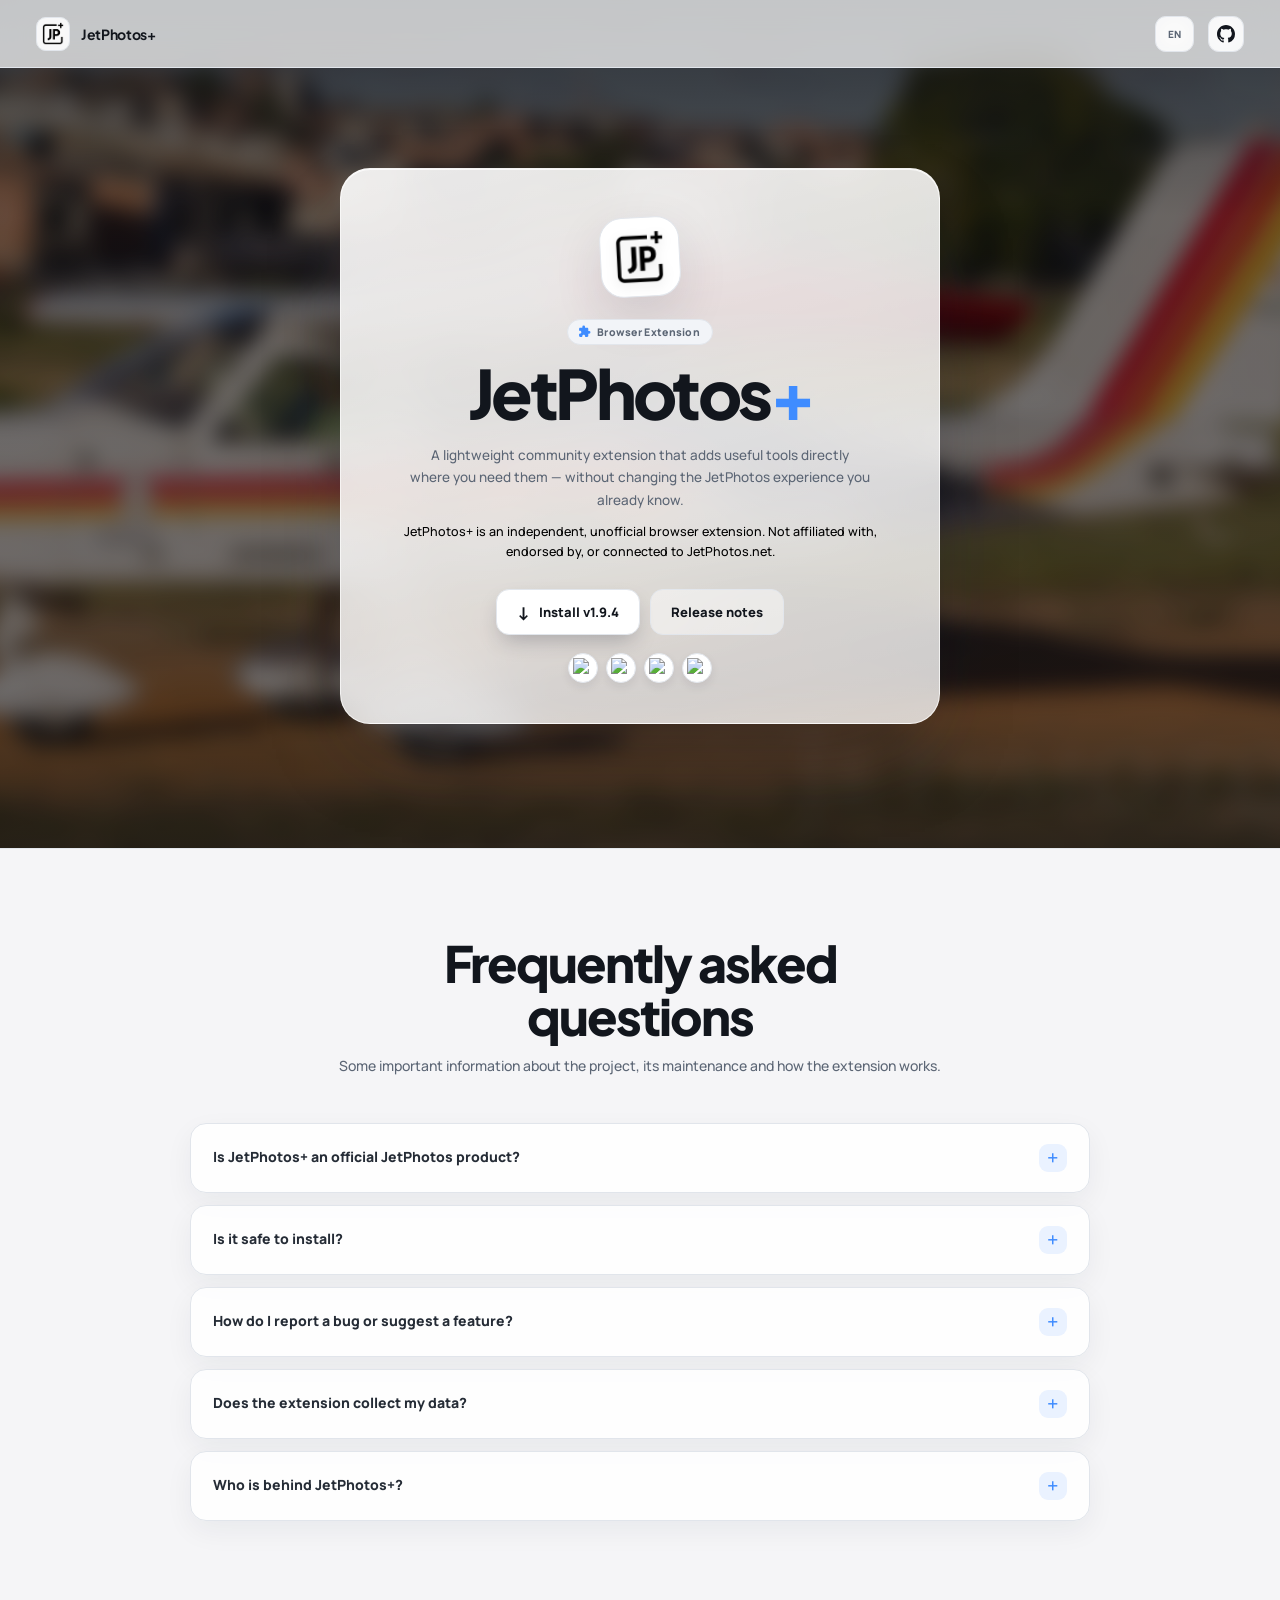
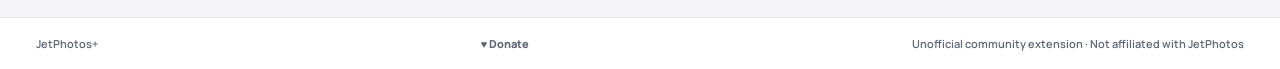
==== docs/index.html @ 1271a6f5 "Site r2: donate page (PayPal + Pix with toast) Co-authored-by: arena-agent <297053741+arena-agent@us" ====
<!doctype html>
<html lang="en">
<head>
  <!-- Basic Meta -->
  <meta charset="UTF-8">
  <meta name="viewport" content="width=device-width, initial-scale=1">
  <meta name="description" content="JetPhotos+ is a free, unofficial browser extension that adds useful tools directly to JetPhotos.net — install for Chrome, Edge, Brave and Opera.">
  <meta name="keywords" content="JetPhotos, JetPhotos+, browser extension, aviation, plane spotting, aircraft spotting, aviation photography, Chrome extension, Edge extension, Brave extension, Opera extension">
  <meta name="author" content="samuelffer">
  <meta name="robots" content="index, follow">
  <link rel="canonical" href="https://samuelffer.github.io/jetphotosplus/">

  <!-- Open Graph -->
  <meta property="og:type" content="website">
  <meta property="og:title" content="JetPhotos+ — Browser Extension">
  <meta property="og:description" content="A lightweight community extension that adds useful tools directly to JetPhotos.">
  <meta property="og:image" content="https://samuelffer.github.io/jetphotosplus/assets/og-image.png">
  <meta property="og:url" content="https://samuelffer.github.io/jetphotosplus/">
  <meta property="og:site_name" content="JetPhotos+">
  <meta property="og:locale" content="pt_BR">
  <meta property="og:locale:alternate" content="en_US">

  <!-- Twitter Card -->
  <meta name="twitter:card" content="summary_large_image">
  <meta name="twitter:title" content="JetPhotos+ — Browser Extension">
  <meta name="twitter:description" content="A lightweight community extension that adds useful tools directly to JetPhotos.">
  <meta name="twitter:image" content="https://samuelffer.github.io/jetphotosplus/assets/og-image.png">

  <!-- Favicon -->
  <link rel="icon" type="image/png" sizes="32x32" href="assets/favicon-32x32.png">
  <link rel="icon" type="image/png" sizes="16x16" href="assets/favicon-16x16.png">
  <link rel="apple-touch-icon" sizes="180x180" href="assets/apple-touch-icon.png">
  <link rel="manifest" href="assets/site.webmanifest">

  <title>JetPhotos+</title>
  <link rel="preconnect" href="https://fonts.googleapis.com">
  <link rel="preconnect" href="https://fonts.gstatic.com" crossorigin>
  <link href="https://fonts.googleapis.com/css2?family=Manrope:wght@400;500;600;700;800&family=Plus+Jakarta+Sans:wght@400;500;600;700;800&display=swap" rel="stylesheet">
  <link rel="stylesheet" href="style.css">
</head>
<body>
  <div class="photo-background" aria-hidden="true">
    <div class="photo-layer photo-layer-a"></div>
    <div class="photo-layer photo-layer-b"></div>
    <div class="photo-overlay"></div>
  </div>
  <header class="topbar">
    <a class="brand" href="#" aria-label="JetPhotos+ home" data-i18n-attr="aria-label:brandHome">
      <span class="brand-mark"><img src="assets/jetphotosplus-logo.png" alt=""></span>
      <span>JetPhotos+</span>
    </a>
    <div class="top-actions">
      <div class="language-switcher">
        <button type="button" class="language-toggle" id="languageToggle" aria-label="Switch language" title="Switch language">EN</button>
      </div>
      <a class="github-link" href="https://github.com/samuelffer/jetphotosplus" target="_blank" rel="noreferrer" aria-label="View on GitHub" title="View on GitHub" data-i18n-attr="aria-label:githubView|title:githubView">
        <svg viewBox="0 0 16 16" width="18" height="18" fill="currentColor" aria-hidden="true"><path d="M8 0C3.58 0 0 3.58 0 8c0 3.54 2.29 6.53 5.47 7.59.4.07.55-.17.55-.38 0-.19-.01-.82-.01-1.49-2.01.37-2.53-.49-2.69-.94-.09-.23-.48-.94-.82-1.13-.28-.15-.68-.52-.01-.53.63-.01 1.08.58 1.23.82.72 1.21 1.87.87 2.33.66.07-.52.28-.87.51-1.07-1.78-.2-3.64-.89-3.64-3.95 0-.87.31-1.59.82-2.15-.08-.2-.36-1.02.08-2.12 0 0 .67-.21 2.2.82.64-.18 1.32-.27 2-.27.68 0 1.36.09 2 .27 1.53-1.04 2.2-.82 2.2-.82.44 1.1.16 1.92.08 2.12.51.56.82 1.27.82 2.15 0 3.07-1.87 3.75-3.65 3.95.29.25.54.73.54 1.48 0 1.07-.01 1.93-.01 2.2 0 .21.15.46.55.38A8.01 8.01 0 0 0 16 8c0-4.42-3.58-8-8-8Z"></path></svg>
      </a>
    </div>
  </header>

  <main class="app-shell">
    <section class="hero" aria-labelledby="title">
      <div class="hero-mark"><img src="assets/jetphotosplus-logo.png" alt="JetPhotos+ logo"></div>
      <div class="ext-badge">
        <svg viewBox="0 0 24 24" width="13" height="13" fill="currentColor" aria-hidden="true"><path d="M20.5 11H19V7c0-1.1-.9-2-2-2h-4V3.5a2.5 2.5 0 0 0-5 0V5H4c-1.1 0-1.99.9-1.99 2v3.8H3.5c1.49 0 2.7 1.21 2.7 2.7s-1.21 2.7-2.7 2.7H2V20c0 1.1.9 2 2 2h3.8v-1.5c0-1.49 1.21-2.7 2.7-2.7 1.49 0 2.7 1.21 2.7 2.7V22H17c1.1 0 2-.9 2-2v-4h1.5a2.5 2.5 0 0 0 0-5Z"></path></svg>
        <span data-i18n="browserExtension">Browser Extension</span>
      </div>
      <h1 id="title">JetPhotos<span>+</span></h1>
      <p class="description" data-i18n="heroDescription">A lightweight community extension that adds useful tools directly where you need them — without changing the JetPhotos experience you already know.</p>
      <p class="hero-disclaimer" data-i18n="heroDisclaimer">JetPhotos+ is an independent, unofficial browser extension. Not affiliated with, endorsed by, or connected to JetPhotos.net.</p>

      <div class="actions">
        <a class="download" id="downloadButton" href="https://github.com/samuelffer/jetphotosplus/releases/latest" target="_blank" rel="noreferrer">
          <span class="download-icon">↓</span>
          <span id="downloadLabel" data-i18n="installButton">Install v1.9.4</span>
        </a>
        <button class="release-button" id="openReleases" data-i18n="releaseNotesButton">Release notes</button>
      </div>

      <!-- BROWSER ICON LINKS: paste/replace the image URLs below whenever you want -->
<script>
const BROWSER_ICON_URLS = {
  chrome: "https://upload.wikimedia.org/wikipedia/commons/e/e1/Google_Chrome_icon_%28February_2022%29.svg",
  edge: "https://upload.wikimedia.org/wikipedia/commons/thumb/9/98/Microsoft_Edge_logo_%282019%29.svg/960px-Microsoft_Edge_logo_%282019%29.svg.png?utm_source=commons.wikimedia.org&utm_campaign=index&utm_content=thumbnail&_=20220108180202",
  brave: "https://www.svgrepo.com/show/378778/brave.svg",
  opera: "https://upload.wikimedia.org/wikipedia/commons/thumb/4/49/Opera_2015_icon.svg/960px-Opera_2015_icon.svg.png?utm_source=commons.wikimedia.org&utm_campaign=index&utm_content=thumbnail&_=20210325220019"
};
</script>
<div class="browser-row" aria-label="Supported browsers" data-i18n-attr="aria-label:supportedBrowsers">
  <span class="browser-badge" title="Google Chrome"><img id="icon-chrome" src="" alt="Google Chrome" width="20" height="20"></span>
  <span class="browser-badge" title="Microsoft Edge"><img id="icon-edge" src="" alt="Microsoft Edge" width="20" height="20"></span>
  <span class="browser-badge" title="Brave"><img id="icon-brave" src="" alt="Brave" width="20" height="20"></span>
  <span class="browser-badge" title="Opera"><img id="icon-opera" src="" alt="Opera" width="20" height="20"></span>
</div>
<script>
Object.entries(BROWSER_ICON_URLS).forEach(([name, url]) => {
  document.getElementById(`icon-${name}`).src = url;
});
</script>

    </section>
  </main>

  <section class="faq" aria-labelledby="faq-title">
    <div class="faq-inner">
      <div class="faq-heading">
        <h2 id="faq-title" data-i18n="faqTitle">Frequently asked questions</h2>
        <p data-i18n="faqDescription">Some important information about the project, its maintenance and how the extension works.</p>
      </div>

      <div class="faq-list">
        <details class="faq-item">
          <summary><span data-i18n="faq1Question">Is JetPhotos+ an official JetPhotos product?</span><span class="faq-icon" aria-hidden="true">+</span></summary>
          <div class="faq-answer"><p data-i18n="faq1Answer">No. JetPhotos+ is an independent, community-created project and has no affiliation with, sponsorship from, or endorsement by JetPhotos.net.</p></div>
        </details>

        <details class="faq-item">
          <summary><span data-i18n="faq2Question">Is it safe to install?</span><span class="faq-icon" aria-hidden="true">+</span></summary>
          <div class="faq-answer"><p data-i18n="faq2Answer">The project source code is open and publicly available on GitHub, allowing anyone to inspect and audit it before installing.</p></div>
        </details>

        <details class="faq-item">
          <summary><span data-i18n="faq4Question">How do I report a bug or suggest a feature?</span><span class="faq-icon" aria-hidden="true">+</span></summary>
          <div class="faq-answer"><p data-i18n-html="faq4Answer">Você pode abrir uma sugestão ou relatar um problema na aba <a href="https://github.com/samuelffer/jetphotosplus/issues" target="_blank" rel="noreferrer">Issues do repositório no GitHub</a>.</p></div>
        </details>

        <details class="faq-item">
          <summary><span data-i18n="faq5Question">Does the extension collect my data?</span><span class="faq-icon" aria-hidden="true">+</span></summary>
          <div class="faq-answer"><p data-i18n="faq5Answer">JetPhotos+ does not send your personal data to its own or third-party servers. Preferences and history needed for some features are stored locally in your browser, and the extension accesses JetPhotos pages only when necessary to provide its features.</p></div>
        </details>

        <details class="faq-item">
          <summary><span data-i18n="faq6Question">Who is behind JetPhotos+?</span><span class="faq-icon" aria-hidden="true">+</span></summary>
          <div class="faq-answer"><p data-i18n="faq6Answer">JetPhotos+ is developed and maintained by Samuel Ferreira. The project is supported by the Amigos do JetPhotos community, who contribute ideas and help test the extension.</p></div>
        </details>
      </div>
    </div>
  </section>

  <footer>
    <span>JetPhotos+</span>
    <a class="donate-link" href="doar.html">♥ <span data-i18n="donateLink">Donate</span></a>
    <span data-i18n="footerDisclaimer">Unofficial community extension · Not affiliated with JetPhotos</span>
  </footer>

  <dialog id="releasesDialog" class="release-dialog">
    <div class="dialog-head">
      <div>
        <p class="eyebrow" data-i18n="releaseNotesEyebrow">RELEASE NOTES</p>
        <h2 id="releaseVersion">v1.9.4</h2>
      </div>
      <button id="closeReleases" class="close" aria-label="Close" data-i18n-attr="aria-label:close">×</button>
    </div>
    <p class="release-date" id="releaseDate" data-i18n="currentRelease">Current release</p>
    <ul id="releaseNotes">
      <li data-i18n="releaseFallback1">Fixed already-liked photo detection, which was showing every photo as missing.</li>
      <li data-i18n="releaseFallback2">Fixed the flash of the light theme when navigating pages with site dark mode enabled.</li>
      <li data-i18n="releaseFallback3">Fixed several low-contrast text and icon colors in site dark mode.</li>
      <li data-i18n="releaseFallback4">General stability improvements.</li>
    </ul>
    <a class="github-release" id="releaseLink" href="https://github.com/samuelffer/jetphotosplus/releases/latest" target="_blank" rel="noreferrer" data-i18n="viewRelease">View release on GitHub ↗</a>
  </dialog>




<script>
// ===== I18N SYSTEM =====
(() => {
  const STORAGE_KEY = 'jetphotosplus_lang';

  const translations = {
    en: {
      brandHome: 'JetPhotos+ home',
      githubView: 'View on GitHub',
      browserExtension: 'Browser Extension',
      heroDescription: 'A lightweight community extension that adds useful tools directly where you need them — without changing the JetPhotos experience you already know.',
      heroDisclaimer: 'JetPhotos+ is an independent, unofficial browser extension. Not affiliated with, endorsed by, or connected to JetPhotos.net.',
      installButton: 'Install v1.9.4',
      releaseNotesButton: 'Release notes',
      supportedBrowsers: 'Supported browsers',
      comingSoonText: 'More features are on the way — this project is constantly evolving.',
      faqTitle: 'Frequently asked questions',
      faqDescription: 'Some important information about the project, its maintenance and how the extension works.',
      faq1Question: 'Is JetPhotos+ an official JetPhotos product?',
      faq1Answer: 'No. JetPhotos+ is an independent, community-created project and has no affiliation with, sponsorship from, or endorsement by JetPhotos.net.',
      faq2Question: 'Is it safe to install?',
      faq2Answer: 'The project source code is open and publicly available on GitHub, allowing anyone to inspect and audit it before installing.',
      faq4Question: 'How do I report a bug or suggest a feature?',
      faq4Answer: 'You can open a suggestion or report a problem in the <a href="https://github.com/samuelffer/jetphotosplus/issues" target="_blank" rel="noreferrer">Issues section of the GitHub repository</a>.',
      faq5Question: 'Does the extension collect my data?',
      faq5Answer: 'JetPhotos+ does not send your personal data to its own or third-party servers. Preferences and history needed for some features are stored locally in your browser, and the extension accesses JetPhotos pages only when necessary to provide its features.',
      faq6Question: 'Who is behind JetPhotos+?',
      faq6Answer: 'JetPhotos+ is developed and maintained by Samuel Ferreira. The project is supported by the Amigos do JetPhotos community, who contribute ideas and help test the extension.',
      footerDisclaimer: 'Unofficial community extension · Not affiliated with JetPhotos',
      releaseNotesEyebrow: 'RELEASE NOTES',
      close: 'Close',
      currentRelease: 'Current release',
      viewRelease: 'View release on GitHub ↗',
      stable: 'STABLE',
      beta: 'BETA',
      currentReleaseFallback: 'Current release',
      releaseFallback1: 'Fixed already-liked photo detection, which was showing every photo as missing.',
      releaseFallback2: 'Fixed the flash of the light theme when navigating pages with site dark mode enabled.',
      releaseFallback3: 'Fixed several low-contrast text and icon colors in site dark mode.',
      releaseFallback4: 'General stability improvements.'
    },
    pt: {
      brandHome: 'Página inicial do JetPhotos+',
      githubView: 'Ver no GitHub',
      browserExtension: 'Extensão para navegador',
      heroDescription: 'Uma extensão leve e feita pela comunidade que adiciona ferramentas úteis exatamente onde você precisa — sem mudar a experiência do JetPhotos que você já conhece.',
      heroDisclaimer: 'JetPhotos+ é uma extensão de navegador independente e não oficial. Não possui afiliação, endosso ou vínculo com o JetPhotos.net.',
      installButton: 'Instalar v1.9.4',
      releaseNotesButton: 'Notas da versão',
      supportedBrowsers: 'Navegadores compatíveis',
      comingSoonText: 'Mais funcionalidades estão a caminho — este projeto está em constante evolução.',
      faqTitle: 'Perguntas frequentes',
      faqDescription: 'Algumas informações importantes sobre o projeto, sua manutenção e como a extensão funciona.',
      faq1Question: 'O JetPhotos+ é oficial do JetPhotos?',
      faq1Answer: 'Não. O JetPhotos+ é um projeto independente, criado pela comunidade, e não possui vínculo, patrocínio ou endosso da JetPhotos.net.',
      faq2Question: 'É seguro instalar?',
      faq2Answer: 'O código do projeto é aberto e está disponível publicamente no GitHub, permitindo que qualquer pessoa o inspecione e audite antes de instalar.',
      faq4Question: 'Como reporto um bug ou sugiro uma funcionalidade?',
      faq4Answer: 'Você pode abrir uma sugestão ou relatar um problema na aba <a href="https://github.com/samuelffer/jetphotosplus/issues" target="_blank" rel="noreferrer">Issues do repositório no GitHub</a>.',
      faq5Question: 'A extensão coleta meus dados?',
      faq5Answer: 'O JetPhotos+ não envia seus dados pessoais para servidores próprios ou de terceiros. As preferências e o histórico necessários para algumas funcionalidades são armazenados localmente no navegador, e a extensão acessa páginas do JetPhotos apenas quando isso é necessário para fornecer seus recursos.',
      faq6Question: 'Quem está por trás do JetPhotos+?',
      faq6Answer: 'JetPhotos+ é desenvolvido e mantido por Samuel Ferreira. O projeto conta com o apoio da comunidade Amigos do JetPhotos, que contribui com ideias e ajuda a testar a extensão no dia a dia.',
      footerDisclaimer: 'Extensão comunitária não oficial · Não afiliada ao JetPhotos',
      releaseNotesEyebrow: 'NOTAS DA VERSÃO',
      close: 'Fechar',
      currentRelease: 'Versão atual',
      viewRelease: 'Ver versão no GitHub ↗',
      stable: 'ESTÁVEL',
      beta: 'BETA',
      currentReleaseFallback: 'Versão atual',
      releaseFallback1: 'Corrigida a detecção de fotos já curtidas, que mostrava tudo como faltando.',
      releaseFallback2: 'Corrigido o flash do tema claro ao trocar de página com o modo escuro ligado.',
      releaseFallback3: 'Corrigidos vários textos e ícones com baixo contraste no modo escuro do site.',
      releaseFallback4: 'Melhorias gerais de estabilidade.'
    }
  };

  function getBrowserLanguage() {
    const languages = Array.isArray(navigator.languages) && navigator.languages.length
      ? navigator.languages
      : [navigator.language || 'en'];
    return languages.some(lang => String(lang).toLowerCase().startsWith('pt')) ? 'pt' : 'en';
  }

  function getSavedLanguage() {
    try {
      const saved = localStorage.getItem(STORAGE_KEY);
      return saved === 'pt' || saved === 'en' ? saved : null;
    } catch (error) {
      console.warn('JetPhotos+ i18n: unable to read saved language preference.', error);
      return null;
    }
  }

  function getInitialLanguage() {
    return getSavedLanguage() || getBrowserLanguage();
  }

  function saveLanguagePreference(lang) {
    try {
      localStorage.setItem(STORAGE_KEY, lang);
      return localStorage.getItem(STORAGE_KEY) === lang;
    } catch (error) {
      console.warn('JetPhotos+ i18n: unable to save language preference.', error);
      return false;
    }
  }

  function applyLanguage(lang, persist = false) {
    const active = translations[lang] ? lang : 'en';

    document.documentElement.lang = active === 'pt' ? 'pt-BR' : 'en';
    document.querySelectorAll('[data-i18n]').forEach(element => {
      const key = element.dataset.i18n;
      if (translations[active][key] !== undefined) element.textContent = translations[active][key];
    });
    document.querySelectorAll('[data-i18n-html]').forEach(element => {
      const key = element.dataset.i18nHtml;
      if (translations[active][key] !== undefined) element.innerHTML = translations[active][key];
    });
    document.querySelectorAll('[data-i18n-attr]').forEach(element => {
      element.dataset.i18nAttr.split('|').forEach(pair => {
        const [attribute, key] = pair.split(':');
        if (attribute && key && translations[active][key] !== undefined) {
          element.setAttribute(attribute, translations[active][key]);
        }
      });
    });

    const languageToggle = document.getElementById('languageToggle');
    if (languageToggle) {
      languageToggle.style.opacity = '0.35';
      languageToggle.textContent = active === 'pt' ? 'PT' : 'EN';
      languageToggle.setAttribute('aria-label', active === 'pt' ? 'Switch to English' : 'Mudar para português');
      languageToggle.setAttribute('title', active === 'pt' ? 'Switch to English' : 'Mudar para português');
      requestAnimationFrame(() => { languageToggle.style.opacity = '1'; });
    }

    document.title = 'JetPhotos+';
    const description = document.querySelector('meta[name="description"]');
    if (description) {
      description.content = active === 'pt'
        ? 'JetPhotos+ — ferramentas simples que tornam o JetPhotos melhor de usar.'
        : 'JetPhotos+ — small tools that make JetPhotos better to use.';
    }

    window.JPP_LANG = active;
    window.JPP_TRANSLATIONS = translations;

    if (persist) {
      const saved = saveLanguagePreference(active);
      if (!saved) console.warn('JetPhotos+ i18n: language preference could not be persisted.');
    }

    window.dispatchEvent(new CustomEvent('jpp:languagechange', { detail: { lang: active } }));
  }

  const languageToggle = document.getElementById('languageToggle');
  if (languageToggle) {
    languageToggle.addEventListener('click', () => {
      const nextLanguage = window.JPP_LANG === 'pt' ? 'en' : 'pt';
      applyLanguage(nextLanguage, true);
    });
  }

  // The script is placed after the page markup, so the DOM is already available.
  // A saved manual preference always wins; browser detection is only the fallback.
  applyLanguage(getInitialLanguage(), false);
})();
</script>

<script>
(() => {
  const reducedMotion = window.matchMedia('(prefers-reduced-motion: reduce)');
  const sections = document.querySelectorAll('.faq');

  if (reducedMotion.matches || !('IntersectionObserver' in window)) {
    sections.forEach(section => section.classList.add('visible'));
    return;
  }

  const observer = new IntersectionObserver((entries, currentObserver) => {
    entries.forEach(entry => {
      if (!entry.isIntersecting) return;
      entry.target.classList.add('visible');
      currentObserver.unobserve(entry.target);
    });
  }, { threshold: 0.12, rootMargin: '0px 0px -6% 0px' });

  sections.forEach(section => observer.observe(section));
})();
</script>

<script src="assets/photos.js"></script>
<script>
const photoLayers = [
  document.querySelector('.photo-layer-a'),
  document.querySelector('.photo-layer-b')
];

function initPhotoBackground() {
  const photos = Array.isArray(window.JPP_PHOTOS) ? window.JPP_PHOTOS : [];
  if (!photos.length) return;

  let deck = [];
  let activeLayer = 0;
  let previous = null;

  function refillDeck() {
    deck = [...photos];
    for (let i = deck.length - 1; i > 0; i--) {
      const j = Math.floor(Math.random() * (i + 1));
      [deck[i], deck[j]] = [deck[j], deck[i]];
    }
    if (deck.length > 1 && deck[0] === previous) [deck[0], deck[1]] = [deck[1], deck[0]];
  }

  function nextPhoto() {
    if (!deck.length) refillDeck();
    const photo = deck.shift();
    if (!photo) return;
    previous = photo;
    const nextLayer = 1 - activeLayer;
    const layer = photoLayers[nextLayer];
    layer.style.backgroundImage = `url("${encodeURI(photo)}")`;
    layer.classList.add('is-visible');
    photoLayers[activeLayer].classList.remove('is-visible');
    activeLayer = nextLayer;
  }

  photoLayers[activeLayer].style.backgroundImage = `url("${encodeURI(photos[0])}")`;
  previous = photos[0];
  photoLayers[activeLayer].classList.add('is-visible');
  deck = photos.filter(photo => photo !== previous);

  const PHOTO_DURATION_MS = 8500;
  function scheduleNext() {
    setTimeout(() => {
      nextPhoto();
      scheduleNext();
    }, PHOTO_DURATION_MS);
  }
  scheduleNext();
}

initPhotoBackground();

const body = document.body;
const dialog = document.querySelector('#releasesDialog');
const openReleases = document.querySelector('#openReleases');
const closeReleases = document.querySelector('#closeReleases');

const RELEASE_API = 'https://api.github.com/repos/samuelffer/jetphotosplus/releases/latest';
const FALLBACK_RELEASE = 'https://github.com/samuelffer/jetphotosplus/releases/latest';

openReleases.addEventListener('click', () => {
  dialog.showModal();
});
closeReleases.addEventListener('click', () => closeDialog());
dialog.addEventListener('click', e => { if (e.target === dialog) closeDialog(); });
dialog.addEventListener('cancel', e => {
  e.preventDefault();
  closeDialog();
});

function closeDialog() {
  dialog.classList.add('is-closing');
  dialog.addEventListener('animationend', () => {
    dialog.classList.remove('is-closing');
    dialog.close();
  }, { once: true });
}

async function loadRelease() {
  const downloadButton = document.querySelector('#downloadButton');
  const downloadLabel = document.querySelector('#downloadLabel');
  const releaseStatus = document.querySelector('#releaseStatus');
  const releaseVersion = document.querySelector('#releaseVersion');
  const releaseDate = document.querySelector('#releaseDate');
  const releaseLink = document.querySelector('#releaseLink');
  const releaseNotes = document.querySelector('#releaseNotes');

  try {
    const response = await fetch(RELEASE_API, { headers: { Accept: 'application/vnd.github+json' } });
    if (!response.ok) throw new Error('Release not found');
    const release = await response.json();

    const version = release.tag_name || 'v1.9.4';
    const cleanVersion = version.replace(/^v/i, '');
    const asset = (release.assets || []).find(file => /\.zip$/i.test(file.name));
    const lang = window.JPP_LANG || 'en';
    const t = window.JPP_TRANSLATIONS?.[lang] || {};
    const published = release.published_at
      ? new Intl.DateTimeFormat(lang === 'pt' ? 'pt-BR' : 'en-US', { year: 'numeric', month: 'long', day: 'numeric' }).format(new Date(release.published_at))
      : (t.currentReleaseFallback || 'Current release');
    window.JPP_RELEASE_META = { release, cleanVersion, publishedAt: release.published_at };

    if (releaseStatus) releaseStatus.textContent = `${cleanVersion} · ${release.prerelease ? (t.beta || 'BETA') : (t.stable || 'STABLE')}`;
    releaseVersion.textContent = cleanVersion;
    releaseDate.textContent = published;
    releaseLink.href = release.html_url || FALLBACK_RELEASE;

    if (asset) {
      downloadButton.href = asset.browser_download_url;
      downloadButton.removeAttribute('target');
      downloadButton.removeAttribute('rel');
      downloadButton.setAttribute('download', asset.name);
      downloadLabel.textContent = `${t.installButton ? t.installButton.replace(/v?\d+\.\d+\.\d+/i, cleanVersion) : `Install ${cleanVersion}`}`;
    } else {
      downloadButton.href = release.html_url || FALLBACK_RELEASE;
      downloadButton.target = '_blank';
      downloadButton.rel = 'noreferrer';
      downloadLabel.textContent = `${t.installButton ? t.installButton.replace(/v?\d+\.\d+\.\d+/i, cleanVersion) : `Install ${cleanVersion}`}`;
    }

    if (typeof release.body === 'string' && release.body.trim()) {
      const items = release.body
        .split('\n')
        .map(line => line.replace(/^\s*[-*]\s+/, '').trim())
        .filter(Boolean)
        .slice(0, 8);
      if (items.length) {
        releaseNotes.innerHTML = items.map(item => `<li>${item.replace(/[<>]/g, '')}</li>`).join('');
      }
    }
  } catch (error) {
    // Keep the page usable even if GitHub's API is temporarily unavailable.
    downloadButton.href = FALLBACK_RELEASE;
    downloadButton.target = '_blank';
    downloadButton.rel = 'noreferrer';
  }
}

loadRelease();

window.addEventListener('jpp:languagechange', () => {
  const meta = window.JPP_RELEASE_META;
  if (!meta) return;
  const lang = window.JPP_LANG || 'en';
  const t = window.JPP_TRANSLATIONS?.[lang] || {};
  const release = meta.release;
  const releaseDate = document.querySelector('#releaseDate');
  const downloadLabel = document.querySelector('#downloadLabel');
  if (releaseDate) {
    releaseDate.textContent = release.published_at
      ? new Intl.DateTimeFormat(lang === 'pt' ? 'pt-BR' : 'en-US', { year: 'numeric', month: 'long', day: 'numeric' }).format(new Date(release.published_at))
      : (t.currentReleaseFallback || 'Current release');
  }
  if (downloadLabel) {
    downloadLabel.textContent = t.installButton
      ? t.installButton.replace(/v?\d+\.\d+\.\d+/i, meta.cleanVersion)
      : `Install ${meta.cleanVersion}`;
  }
});
</script>
</body>
</html>
---- docs/style.css ----
* { box-sizing: border-box; }

:root {
  --bg: #eef1f6;
  --surface: #ffffff;
  --surface-strong: #f2f4f8;
  --surface-hover: #e8ecf3;
  --text: #12161d;
  --muted: #5c6675;
  --border: #e2e6ec;
  --accent: #3f8cff;
  --accent-hover: #2f7bef;
  --accent-soft: #eaf2ff;
  --on-accent: #ffffff;
  --success: #2fae66;
  --dialog: #ffffff;
  --shadow: 0 18px 50px rgba(26, 39, 58, .12);
  --font-body: "Manrope", Arial, sans-serif;
  --font-heading: "Plus Jakarta Sans", sans-serif;
  --weight-body: 500;
  --weight-heading: 800;
}

html { scroll-behavior: smooth; }
html, body { width: 100%; min-height: 100%; }
body {
  margin: 0;
  min-height: 100vh;
  overflow-x: hidden;
  background: var(--bg);
  color: var(--text);
  font-family: var(--font-body);
  font-weight: var(--weight-body);
  display: flex;
  flex-direction: column;
}

a { color: inherit; text-decoration: none; }
button { font: inherit; }

.topbar {
  height: 68px;
  flex: 0 0 68px;
  padding: 0 36px;
  display: flex;
  align-items: center;
  justify-content: space-between;
  border-bottom: 1px solid var(--border);
  background: color-mix(in srgb, var(--bg) 86%, transparent);
  backdrop-filter: blur(12px);
}

.brand { display: flex; align-items: center; gap: 11px; font: 700 14px "Plus Jakarta Sans", sans-serif; letter-spacing: -.35px; }
.brand-mark {
  width: 34px; height: 34px;
  display: grid; place-items: center;
  border-radius: 10px;
  background: var(--surface-strong);
  border: 1px solid var(--border);
  overflow: hidden;
}
.brand-mark img { width: 23px; height: 23px; object-fit: contain; transition: transform .2s ease; }
.brand:hover .brand-mark img { transform: scale(1.08); }

.top-actions { display: flex; align-items: center; gap: 14px; color: var(--muted); font-size: 12px; font-weight: 700; }
.github-link {
  width: 36px; height: 36px;
  display: grid; place-items: center;
  border: 1px solid var(--border); border-radius: 11px;
  background: var(--surface); color: var(--text);
  transition: background .15s, transform .15s, border-color .15s, color .15s;
}
.github-link:hover { background: var(--surface-hover); border-color: color-mix(in srgb, var(--accent) 30%, var(--border)); color: var(--accent); transform: translateY(-1px); }

.app-shell { display: grid; place-items: center; min-height: calc(100vh - 120px); padding: 48px 0 72px; position: relative; }

/*
  The hero always sits on top of a rotating photo whose dominant colour is
  unpredictable (blue sky, orange sunset ramp, grey tarmac...). It's a single,
  self-contained light glass card so text stays legible no matter what photo
  is behind it - there's no separate light/dark mode to keep in sync.
*/
.hero {
  width: min(600px, calc(100% - 40px));
  text-align: center;
  position: relative;
  padding: 48px 44px 40px;
  border-radius: 30px;
  background: linear-gradient(165deg, rgba(255, 255, 255, .9), rgba(255, 255, 255, .78));
  border: 1px solid rgba(255, 255, 255, .7);
  box-shadow:
    0 40px 90px -30px rgba(20, 30, 50, .35),
    0 1px 0 rgba(255, 255, 255, .8) inset;
  backdrop-filter: blur(26px) saturate(160%);
  -webkit-backdrop-filter: blur(26px) saturate(160%);
}
.hero > * { position: relative; }

.hero-mark {
  width: 80px; height: 80px; margin: 0 auto 22px;
  display: grid; place-items: center;
  border-radius: 23px;
  background: var(--surface);
  border: 1px solid var(--border);
  box-shadow: var(--shadow);
  transform: rotate(-3deg);
}
.hero-mark img { width: 54px; height: 54px; object-fit: contain; filter: drop-shadow(0 4px 6px rgba(0,0,0,.1)); }

.ext-badge {
  display: inline-flex; align-items: center; gap: 6px;
  margin: 0 auto 14px;
  padding: 5px 12px 5px 10px;
  border: 1px solid var(--border); border-radius: 999px;
  background: var(--surface-strong);
  color: var(--muted);
  font-size: 10.5px; font-weight: 800; letter-spacing: .3px;
}
.ext-badge svg { color: var(--accent); flex: none; }

.eyebrow { margin: 0; color: var(--muted); font-size: 10px; font-weight: 800; letter-spacing: 1.35px; }
.hero h1 {
  margin: 0; color: var(--text);
  font: var(--weight-heading) clamp(44px, 7.4vw, 68px)/.98 var(--font-heading);
  letter-spacing: -3.6px;
}
.hero h1 span { color: var(--accent); }
.description { max-width: 460px; margin: 18px auto 0; color: var(--muted); font-size: 13.5px; line-height: 1.7; }

.actions { display: flex; justify-content: center; align-items: center; gap: 10px; margin-top: 28px; }
.download, .release-button {
  min-height: 46px; padding: 0 20px; border-radius: 13px;
  display: inline-flex; align-items: center; justify-content: center; gap: 9px;
  font-size: 13px; font-weight: 800; cursor: pointer;
  transition: transform .15s, background .15s, box-shadow .15s, border-color .15s;
}
.download {
  border: 1px solid var(--border);
  background: #ffffff;
  color: var(--text);
  box-shadow: 0 10px 22px -6px rgba(20, 30, 50, .28);
}
.download:hover { transform: translateY(-2px); box-shadow: 0 14px 28px -6px rgba(20, 30, 50, .34); border-color: color-mix(in srgb, var(--accent) 30%, var(--border)); }
.release-button {
  border: 1px solid var(--border);
  background: rgba(255,255,255,.5);
  color: var(--text);
}
.release-button:hover { background: rgba(255,255,255,.85); border-color: color-mix(in srgb, var(--accent) 28%, var(--border)); transform: translateY(-2px); }
.release-button:active { transform: translateY(0) scale(.96); }
.download-icon { font-size: 18px; line-height: 1; }

.browser-row { display: flex; justify-content: center; align-items: center; gap: 8px; margin-top: 18px; }
.browser-badge {
  width: 30px; height: 30px;
  display: grid; place-items: center;
  border-radius: 50%;
  background: var(--surface);
  border: 1px solid var(--border);
  box-shadow: 0 4px 10px rgba(20,30,50,.08);
  transition: transform .15s, box-shadow .15s;
}
.browser-badge:hover { transform: translateY(-2px); box-shadow: 0 8px 16px rgba(20,30,50,.14); }

.release-badge {
  display: inline-flex; align-items: center; gap: 8px; margin-top: 16px;
  padding: 6px 12px; border: 1px solid var(--border); border-radius: 999px;
  background: rgba(255,255,255,.55); color: var(--muted); font-size: 10px; font-weight: 700;
}
.status-dot { width: 7px; height: 7px; border-radius: 50%; background: var(--success); box-shadow: 0 0 0 3px color-mix(in srgb, var(--success) 20%, transparent); }

footer {
  height: 52px; flex: 0 0 52px;
  width: 100%; margin: 0;
  padding: 0 36px;
  border-top: 1px solid var(--border);
  display: flex; align-items: center; justify-content: space-between;
  color: var(--muted); font-size: 11px; font-weight: 600;
}

.release-dialog {
  width: min(470px, calc(100% - 32px));
  padding: 27px;
  border: 1px solid var(--border);
  border-radius: 22px;
  background: var(--dialog);
  color: var(--text);
  box-shadow: 0 24px 70px rgba(0,0,0,.25);
  animation: dialog-in .3s cubic-bezier(.2, .9, .3, 1.1);
}
.release-dialog.is-closing { animation: dialog-out .18s ease forwards; }
@keyframes dialog-in {
  from { opacity: 0; transform: translateY(16px) scale(.95); }
  to { opacity: 1; transform: translateY(0) scale(1); }
}
@keyframes dialog-out {
  from { opacity: 1; transform: translateY(0) scale(1); }
  to { opacity: 0; transform: translateY(10px) scale(.96); }
}
.release-dialog::backdrop {
  background: rgba(8,12,18,.44);
  backdrop-filter: blur(4px);
  animation: backdrop-in .3s ease;
}
@keyframes backdrop-in { from { opacity: 0; } to { opacity: 1; } }
@media (prefers-reduced-motion: reduce) {
  .release-dialog, .release-dialog.is-closing, .release-dialog::backdrop { animation: none; }
}
.dialog-head { display: flex; align-items: flex-start; justify-content: space-between; gap: 20px; }
.dialog-head h2 { margin: 6px 0 0; font: var(--weight-heading) 26px var(--font-heading); letter-spacing: -1px; }
.close { width: 34px; height: 34px; border: 1px solid var(--border); border-radius: 11px; background: var(--surface); color: var(--text); cursor: pointer; font-size: 20px; transition: background .15s, transform .15s; }
.close:hover { background: var(--surface-hover); transform: rotate(4deg); }
.release-date { margin: 5px 0 17px; color: var(--muted); font-size: 12px; font-weight: var(--weight-body); }
.release-dialog ul { margin: 0 0 22px; padding-left: 19px; color: var(--muted); font-size: 13px; line-height: 1.8; }
.github-release { color: var(--accent); font-size: 13px; font-weight: 800; }

@media (max-width: 600px) {
  .topbar { height: 62px; flex-basis: 62px; padding: 0 18px; }
  .app-shell { min-height: calc(100vh - 114px); padding: 38px 0; }
  .hero { padding: 40px 26px 34px; border-radius: 26px; }
  .hero h1 { letter-spacing: -2.4px; }
  .description { padding: 0 6px; }
  .actions { flex-direction: column; }
  .download, .release-button { width: min(280px, 100%); }
  footer { width: calc(100% - 32px); height: auto; min-height: 52px; gap: 8px; font-size: 9px; }
}


/* Aircraft photo slideshow */
.photo-background {
  position: fixed;
  inset: 0;
  z-index: 0;
  overflow: hidden;
  background: #111820;
  pointer-events: none;
}
.photo-layer {
  position: absolute;
  inset: -24px;
  background-position: center;
  background-size: cover;
  background-repeat: no-repeat;
  opacity: 0;
  filter: blur(10px) brightness(.78) saturate(.92);
  transform: scale(1.06);
  transition: opacity 2.2s ease-in-out, transform 10s ease;
}
.photo-layer.is-visible {
  opacity: 1;
  transform: scale(1.12);
}
.photo-overlay {
  position: absolute;
  inset: 0;
  background:
    linear-gradient(180deg, rgba(6, 10, 16, .58) 0%, rgba(6, 10, 16, .22) 24%, rgba(6, 10, 16, .22) 76%, rgba(6, 10, 16, .58) 100%),
    rgba(6, 10, 16, .28);
}

/* Site content stays above the photos. */
.topbar, .app-shell, footer {
  position: relative;
  z-index: 1;
}

/* Transparent glass surfaces so the photos remain visible. */
body {
  background: transparent;
}
.topbar {
  background: rgba(255,255,255,.72);
  backdrop-filter: blur(14px);
}
footer {
  background: rgba(255,255,255,.82);
  backdrop-filter: blur(14px);
}
.github-link, .brand-mark {
  background: rgba(255,255,255,.82);
  backdrop-filter: blur(12px);
}
.browser-badge img { display: block; width: 20px; height: 20px; object-fit: contain; }


/* Discreet hero non-affiliation notice */
.hero-disclaimer { max-width: 500px; margin: 10px auto 0; color: rgba(0, 0, 0); font-size: 12.5px; line-height: 1.55; font-weight: var(--weight-body); }
@media (max-width: 560px) { .hero-disclaimer { padding: 0 8px; font-size: 12px; } }


/* FAQ / project disclaimer */
.faq {
  position: relative;
  z-index: 1;
  background: #f5f5f7;
  padding: 88px 24px 96px;
  border-top: 1px solid rgba(226,230,236,.9);
}
.faq-inner { width: min(900px, 100%); margin: 0 auto; }
.faq-heading { max-width: 620px; margin: 0 auto 44px; text-align: center; }
.faq h2 {
  margin: 0 0 12px;
  font: var(--weight-heading) clamp(32px, 5vw, 50px)/1.05 var(--font-heading);
  letter-spacing: -2px;
}
.faq-heading p { margin: 0; color: var(--muted); font-size: 14px; line-height: 1.75; font-weight: var(--weight-body); }
.faq-list { display: grid; gap: 12px; }
.faq-item {
  overflow: hidden;
  background: rgba(255,255,255,.88);
  border: 1px solid #e1e5eb;
  border-radius: 16px;
  box-shadow: 0 10px 28px rgba(20,30,50,.055);
  transition: border-color .2s ease, box-shadow .2s ease, background .2s ease;
}
.faq-item:hover { border-color: #d4dbe5; box-shadow: 0 14px 34px rgba(20,30,50,.075); }
.faq-item[open] { border-color: rgba(63,140,255,.28); background: #fff; }
.faq-item summary {
  min-height: 68px;
  display: flex;
  align-items: center;
  justify-content: space-between;
  gap: 22px;
  padding: 20px 22px;
  color: #252c36;
  font-size: 14px;
  font-weight: var(--weight-heading);
  line-height: 1.45;
  cursor: pointer;
  list-style: none;
}
.faq-item summary::-webkit-details-marker { display: none; }
.faq-icon {
  flex: 0 0 28px;
  width: 28px;
  height: 28px;
  display: grid;
  place-items: center;
  border-radius: 9px;
  background: var(--accent-soft);
  color: var(--accent);
  font-size: 20px;
  font-weight: 500;
  line-height: 1;
  transition: transform .22s ease, background .22s ease;
}
.faq-item[open] .faq-icon { transform: rotate(45deg); background: rgba(63,140,255,.16); }
.faq-answer {
  padding: 0 64px 22px 22px;
  color: var(--muted);
  font-size: 13px;
  line-height: 1.75;
  font-weight: var(--weight-body);
}
.faq-answer p { margin: 0; }
.faq-answer a { color: var(--accent); font-weight: 700; text-decoration: none; }
.faq-answer a:hover { text-decoration: underline; }

@media (max-width: 760px) {
  .faq { padding: 72px 18px 74px; }
  .faq-heading { margin-bottom: 34px; }
  .faq-item { border-radius: 14px; }
  .faq-item summary { min-height: 64px; padding: 18px; gap: 14px; font-size: 13px; }
  .faq-icon { flex-basis: 26px; width: 26px; height: 26px; }
  .faq-answer { padding: 0 18px 20px; font-size: 12.5px; }
}

/* Subtle scroll reveals and microinteractions */
.faq {
  opacity: 0;
  transform: translateY(20px);
  transition: opacity .35s ease-out, transform .35s ease-out;
  will-change: opacity, transform;
}

.faq.visible {
  opacity: 1;
  transform: translateY(0);
}


.download,
.release-button {
  transition: transform .2s ease, background .2s ease, box-shadow .2s ease, border-color .2s ease;
}

.download:hover,
.release-button:hover {
  transform: translateY(-2px) scale(1.03);
}

.browser-badge {
  transition: transform .2s ease, box-shadow .2s ease;
}

.browser-badge:hover {
  transform: translateY(-2px) scale(1.08);
}

.faq-item {
  transition: background .2s ease, border-color .2s ease, box-shadow .2s ease;
}

.faq-item:hover {
  background: rgba(255, 255, 255, .78);
}

.faq-icon {
  transition: transform .3s ease, background .2s ease;
}

@media (prefers-reduced-motion: reduce) {
  html { scroll-behavior: auto; }

  *, *::before, *::after {
    animation-duration: .01ms !important;
    animation-iteration-count: 1 !important;
    transition-duration: .01ms !important;
    scroll-behavior: auto !important;
  }

  .faq {
    opacity: 1;
    transform: none;
  }
}


/* Language switcher */
.language-switcher {
  display: inline-flex;
  align-items: center;
  height: 36px;
  padding: 0 9px;
  border: 1px solid var(--border);
  border-radius: 11px;
  background: rgba(255,255,255,.82);
  backdrop-filter: blur(12px);
  color: var(--muted);
}
.language-toggle {
  border: 0;
  padding: 4px 3px;
  background: transparent;
  color: inherit;
  font-size: 10px;
  font-weight: 800;
  line-height: 1;
  cursor: pointer;
  opacity: 1;
  transition: color .15s ease, opacity .2s ease;
}
.language-toggle:hover { color: var(--accent); }
.language-toggle:focus-visible {
  outline: 2px solid var(--accent);
  outline-offset: 3px;
  border-radius: 4px;
}

@media (max-width: 600px) {
  .top-actions { gap: 8px; }
  .language-switcher { height: 34px; padding: 0 8px; }
}

/* Doação: link no rodapé + página doar.html */
.donate-link { font-weight: 800; white-space: nowrap; transition: color .15s ease; }
.donate-link:hover { color: var(--accent); }

.donate-options { display: flex; gap: 12px; justify-content: center; margin-top: 26px; }
.donate-card {
  flex: 1 1 0; max-width: 220px;
  display: flex; flex-direction: column; align-items: center; justify-content: center; gap: 10px;
  min-height: 132px; padding: 20px 16px 18px;
  background: #ffffff; border: 1px solid var(--border); border-radius: 18px;
  box-shadow: 0 10px 22px -6px rgba(20, 30, 50, .22);
  color: var(--text); cursor: pointer; font: inherit;
  transition: transform .2s ease, box-shadow .2s ease, border-color .2s ease;
}
button.donate-card { appearance: none; }
.donate-card:hover { transform: translateY(-2px) scale(1.02); box-shadow: 0 14px 28px -6px rgba(20, 30, 50, .3); border-color: color-mix(in srgb, var(--accent) 30%, var(--border)); }
.donate-card:active { transform: translateY(0) scale(.98); }
.donate-card:focus-visible { outline: 2px solid var(--accent); outline-offset: 3px; }
.donate-brand { min-height: 46px; display: flex; align-items: center; justify-content: center; }
/* Wordmark PayPal em texto (itálico bicolor), sem depender de imagem externa. */
.paymark { font: italic 800 27px var(--font-heading); letter-spacing: -1px; }
.paymark-dark { color: #003087; }
.paymark-light { color: #009cde; }
/* Losango estilo Pix em CSS puro, sem imagem externa. */
.pix-brand { display: flex; align-items: center; gap: 10px; font: 800 25px var(--font-heading); letter-spacing: -.5px; color: #1f1f1f; }
.pix-mark { position: relative; flex: none; width: 30px; height: 30px; transform: rotate(45deg); border-radius: 9px; background: linear-gradient(135deg, #3bd2bf, #00a78c); }
.pix-mark::after { content: ""; position: absolute; inset: 9px; border-radius: 3px; background: #ffffff; }
.donate-hint { font-size: 12px; font-weight: 700; color: var(--muted); }
.pix-key { margin: 16px 0 0; font-size: 12px; color: var(--muted); }
.pix-key code { font-family: ui-monospace, SFMono-Regular, Menlo, monospace; font-size: 12px; color: var(--text); background: var(--surface-strong); border: 1px solid var(--border); border-radius: 8px; padding: 2px 8px; }

/* Toast da doação: cartão claro no padrão do site, some sozinho. */
.toast {
  position: fixed; left: 50%; bottom: 28px; z-index: 50;
  display: flex; align-items: center; gap: 9px;
  max-width: calc(100% - 40px); padding: 12px 18px;
  background: rgba(255, 255, 255, .94); border: 1px solid var(--border); border-radius: 999px;
  box-shadow: 0 16px 40px rgba(20, 30, 50, .25);
  backdrop-filter: blur(12px);
  font-size: 13px; font-weight: 700; color: var(--text);
  opacity: 0; transform: translate(-50%, 12px); pointer-events: none;
  transition: opacity .22s ease, transform .22s ease;
}
.toast.show { opacity: 1; transform: translate(-50%, 0); }
.toast-check { flex: none; width: 22px; height: 22px; display: grid; place-items: center; border-radius: 50%; background: var(--success); color: #ffffff; font-size: 13px; }
.toast.error .toast-check { background: #d64545; }

@media (max-width: 600px) {
  .donate-options { flex-direction: column; align-items: center; }
  .donate-card { width: min(280px, 100%); max-width: none; min-height: 0; }
  footer { flex-wrap: wrap; row-gap: 4px; }
}
@media (prefers-reduced-motion: reduce) {
  .toast { transition: none; }
}
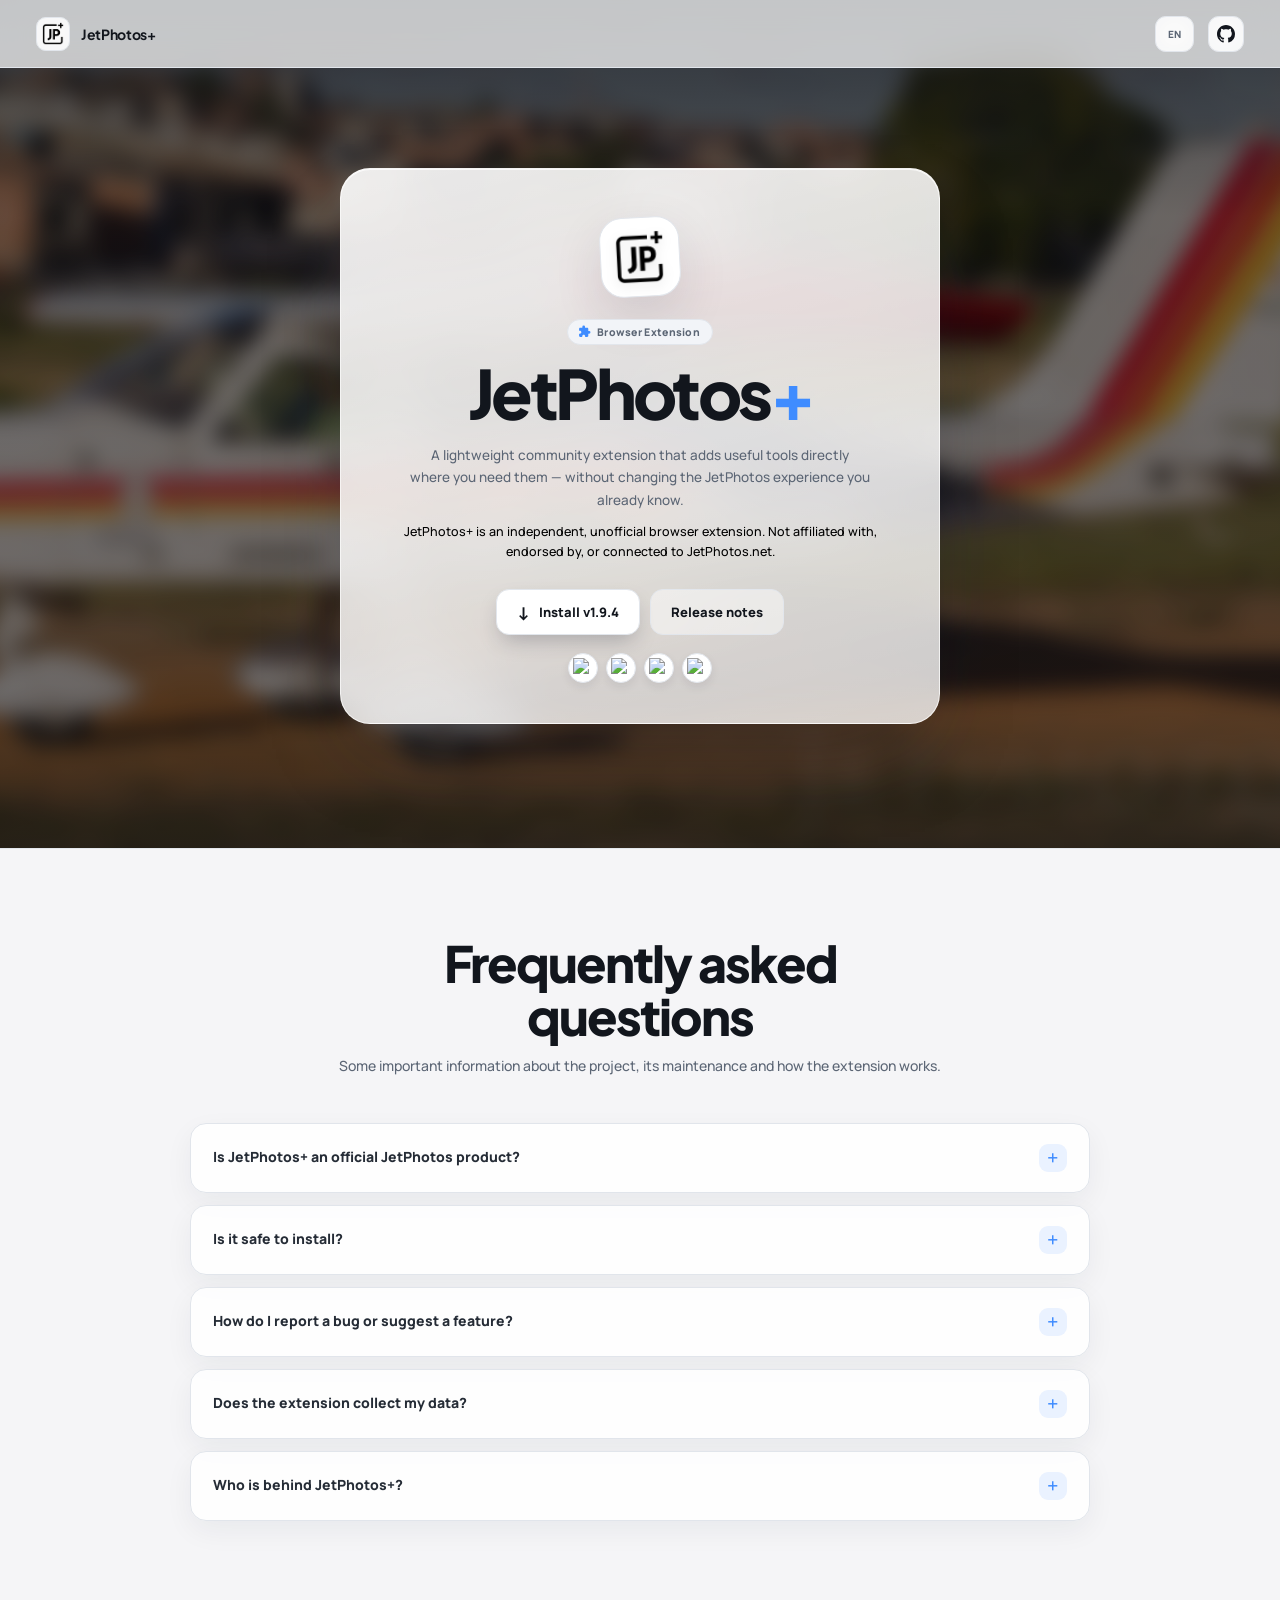
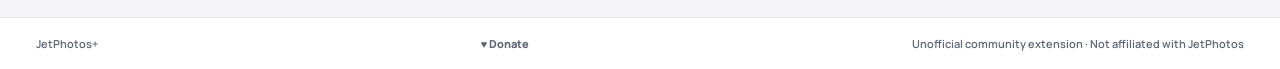
==== commit 74a76464: "Site r7: traduz link Doar no rodape (chave i18n que faltava) Co-authored-by: arena-agent <297053741+" ====
--- a/docs/index.html
+++ b/docs/index.html
@@ -194,6 +194,7 @@
       faq6Question: 'Who is behind JetPhotos+?',
       faq6Answer: 'JetPhotos+ is developed and maintained by Samuel Ferreira. The project is supported by the Amigos do JetPhotos community, who contribute ideas and help test the extension.',
       footerDisclaimer: 'Unofficial community extension · Not affiliated with JetPhotos',
+      donateLink: 'Donate',
       releaseNotesEyebrow: 'RELEASE NOTES',
       close: 'Close',
       currentRelease: 'Current release',
@@ -229,6 +230,7 @@
       faq6Question: 'Quem está por trás do JetPhotos+?',
       faq6Answer: 'JetPhotos+ é desenvolvido e mantido por Samuel Ferreira. O projeto conta com o apoio da comunidade Amigos do JetPhotos, que contribui com ideias e ajuda a testar a extensão no dia a dia.',
       footerDisclaimer: 'Extensão comunitária não oficial · Não afiliada ao JetPhotos',
+      donateLink: 'Doar',
       releaseNotesEyebrow: 'NOTAS DA VERSÃO',
       close: 'Fechar',
       currentRelease: 'Versão atual',
--- a/docs/style.css
+++ b/docs/style.css
@@ -63,14 +63,14 @@
 .brand:hover .brand-mark img { transform: scale(1.08); }
 
 .top-actions { display: flex; align-items: center; gap: 14px; color: var(--muted); font-size: 12px; font-weight: 700; }
-.github-link {
+.github-link, .home-link {
   width: 36px; height: 36px;
   display: grid; place-items: center;
   border: 1px solid var(--border); border-radius: 11px;
   background: var(--surface); color: var(--text);
   transition: background .15s, transform .15s, border-color .15s, color .15s;
 }
-.github-link:hover { background: var(--surface-hover); border-color: color-mix(in srgb, var(--accent) 30%, var(--border)); color: var(--accent); transform: translateY(-1px); }
+.github-link:hover, .home-link:hover { background: var(--surface-hover); border-color: color-mix(in srgb, var(--accent) 30%, var(--border)); color: var(--accent); transform: translateY(-1px); }
 
 .app-shell { display: grid; place-items: center; min-height: calc(100vh - 120px); padding: 48px 0 72px; position: relative; }
 
@@ -276,7 +276,7 @@
   background: rgba(255,255,255,.82);
   backdrop-filter: blur(14px);
 }
-.github-link, .brand-mark {
+.github-link, .home-link, .brand-mark {
   background: rgba(255,255,255,.82);
   backdrop-filter: blur(12px);
 }
@@ -473,29 +473,26 @@
   min-height: 132px; padding: 20px 16px 18px;
   background: #ffffff; border: 1px solid var(--border); border-radius: 18px;
   box-shadow: 0 10px 22px -6px rgba(20, 30, 50, .22);
-  color: var(--text); cursor: pointer; font: inherit;
+  color: var(--text); cursor: pointer; font: inherit; -webkit-tap-highlight-color: transparent; overflow: hidden;
   transition: transform .2s ease, box-shadow .2s ease, border-color .2s ease;
 }
 button.donate-card { appearance: none; }
 .donate-card:hover { transform: translateY(-2px) scale(1.02); box-shadow: 0 14px 28px -6px rgba(20, 30, 50, .3); border-color: color-mix(in srgb, var(--accent) 30%, var(--border)); }
 .donate-card:active { transform: translateY(0) scale(.98); }
 .donate-card:focus-visible { outline: 2px solid var(--accent); outline-offset: 3px; }
-.donate-brand { min-height: 46px; display: flex; align-items: center; justify-content: center; }
-/* Wordmark PayPal em texto (itálico bicolor), sem depender de imagem externa. */
-.paymark { font: italic 800 27px var(--font-heading); letter-spacing: -1px; }
-.paymark-dark { color: #003087; }
-.paymark-light { color: #009cde; }
-/* Losango estilo Pix em CSS puro, sem imagem externa. */
-.pix-brand { display: flex; align-items: center; gap: 10px; font: 800 25px var(--font-heading); letter-spacing: -.5px; color: #1f1f1f; }
-.pix-mark { position: relative; flex: none; width: 30px; height: 30px; transform: rotate(45deg); border-radius: 9px; background: linear-gradient(135deg, #3bd2bf, #00a78c); }
-.pix-mark::after { content: ""; position: absolute; inset: 9px; border-radius: 3px; background: #ffffff; }
+.donate-brandbox { display: flex; align-items: center; justify-content: center; height: 64px; }
+.donate-img { display: block; width: auto; height: auto; max-width: 132px; max-height: 100%; object-fit: contain; }
+/* O logo do Pix é um lockup largo com respiro: caixa bem maior pra não sumir. */
+#icon-pix { max-width: 170px; transform: scale(1.4); }
+/* Caixa mais alta só no cartão Pix, pra escala não invadir a dica abaixo. */
+#pixCard .donate-brandbox { height: 80px; }
+/* Texto que entra no lugar se o hotlink do ícone quebrar. */
+.donate-fallback { font: 800 25px var(--font-heading); letter-spacing: -.5px; }
 .donate-hint { font-size: 12px; font-weight: 700; color: var(--muted); }
-.pix-key { margin: 16px 0 0; font-size: 12px; color: var(--muted); }
-.pix-key code { font-family: ui-monospace, SFMono-Regular, Menlo, monospace; font-size: 12px; color: var(--text); background: var(--surface-strong); border: 1px solid var(--border); border-radius: 8px; padding: 2px 8px; }
 
 /* Toast da doação: cartão claro no padrão do site, some sozinho. */
 .toast {
-  position: fixed; left: 50%; bottom: 28px; z-index: 50;
+  position: fixed; left: 50%; bottom: calc(28px + env(safe-area-inset-bottom, 0px)); z-index: 50;
   display: flex; align-items: center; gap: 9px;
   max-width: calc(100% - 40px); padding: 12px 18px;
   background: rgba(255, 255, 255, .94); border: 1px solid var(--border); border-radius: 999px;
@@ -510,8 +507,11 @@
 .toast.error .toast-check { background: #d64545; }
 
 @media (max-width: 600px) {
-  .donate-options { flex-direction: column; align-items: center; }
-  .donate-card { width: min(280px, 100%); max-width: none; min-height: 0; }
+  /* No mobile os cartões viram bloco simples empilhado: sem flex, sem risco
+     de espremer/sobrepor (o que quebrava o layout no celular). */
+  .donate-options { display: block; }
+  .donate-card { display: block; width: min(280px, 100%); margin: 0 auto 12px; padding: 18px 16px; text-align: center; }
+  .donate-card:last-child { margin-bottom: 0; }
   footer { flex-wrap: wrap; row-gap: 4px; }
 }
 @media (prefers-reduced-motion: reduce) {
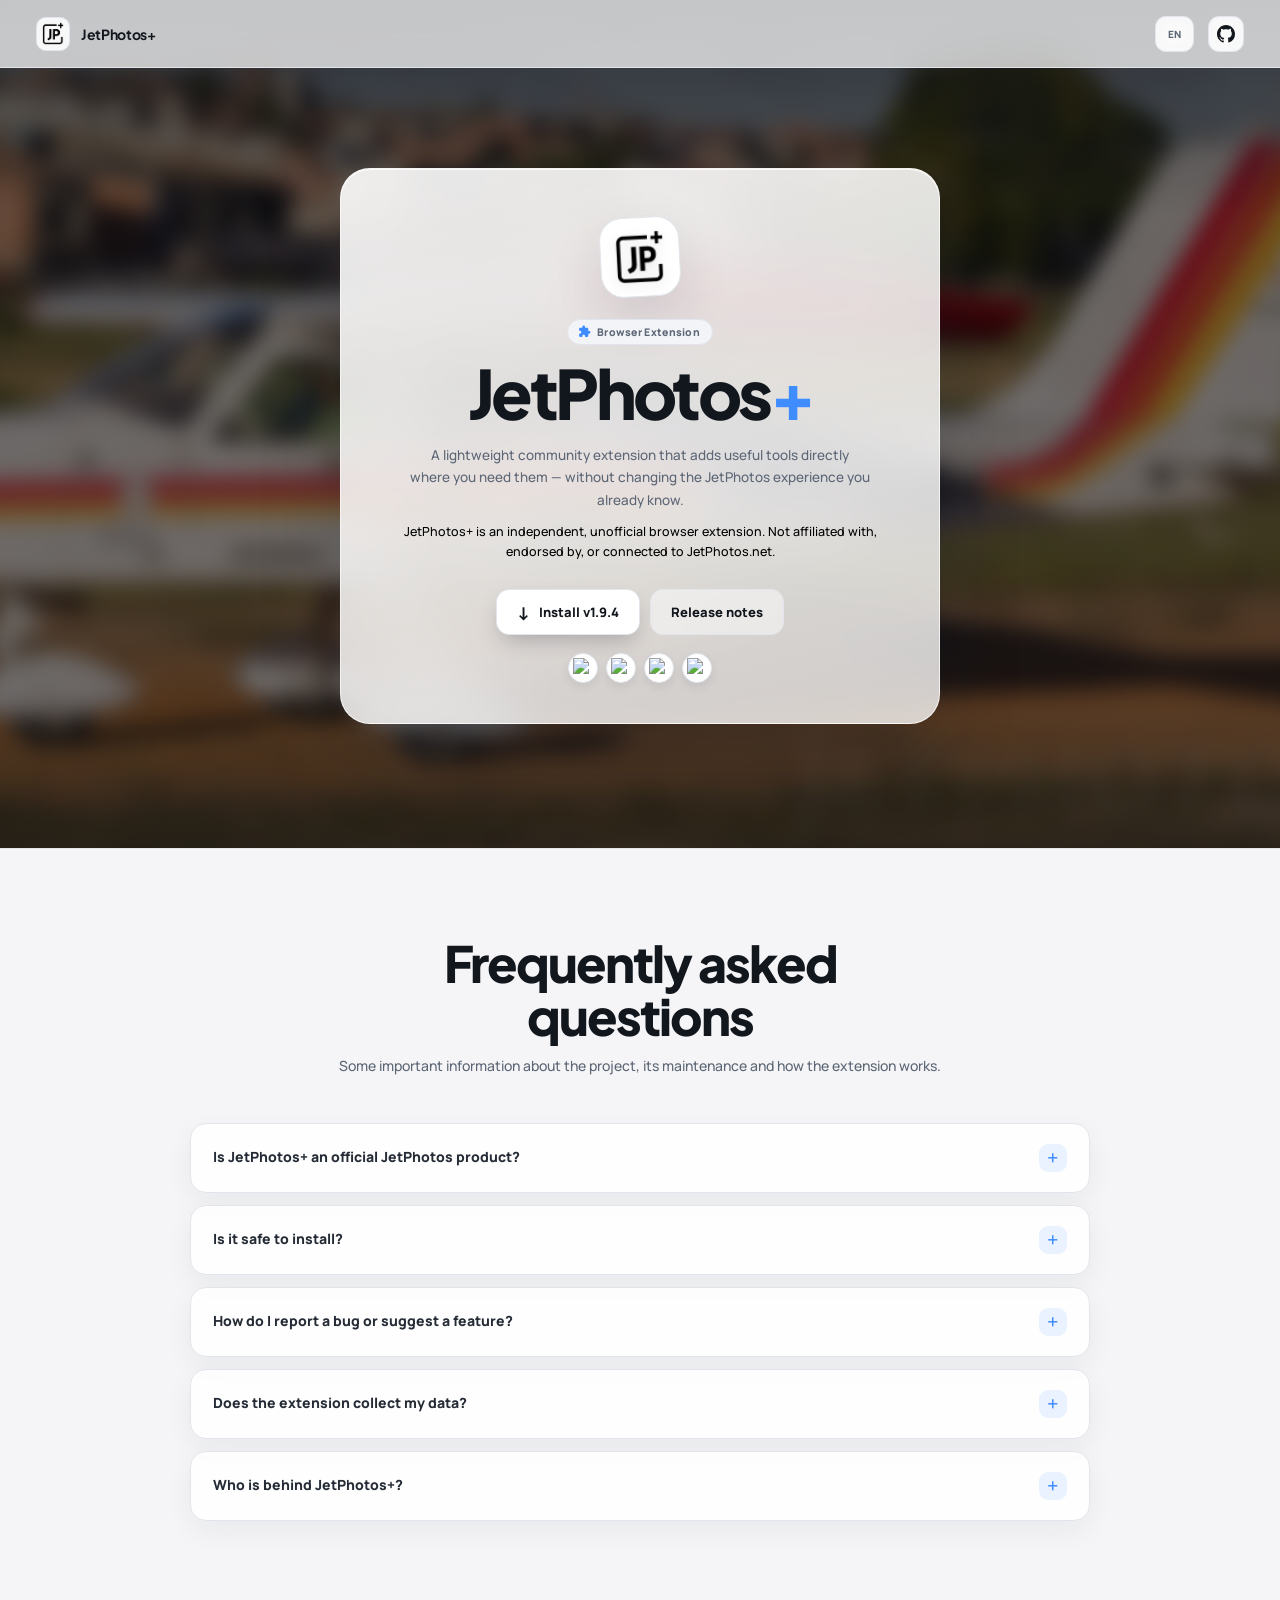
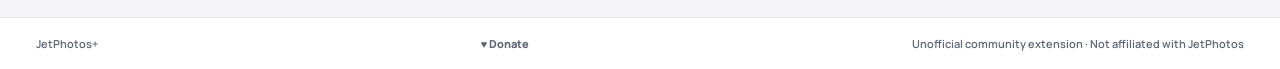
==== commit a325ceb1: "fix(site): URL do PayPal, remove setinhas e corrige footer mobile - Atualiza URL do PayPal no doar.h" ====
--- a/docs/index.html
+++ b/docs/index.html
@@ -198,7 +198,7 @@
       releaseNotesEyebrow: 'RELEASE NOTES',
       close: 'Close',
       currentRelease: 'Current release',
-      viewRelease: 'View release on GitHub ↗',
+      viewRelease: 'View release on GitHub',
       stable: 'STABLE',
       beta: 'BETA',
       currentReleaseFallback: 'Current release',
@@ -234,7 +234,7 @@
       releaseNotesEyebrow: 'NOTAS DA VERSÃO',
       close: 'Fechar',
       currentRelease: 'Versão atual',
-      viewRelease: 'Ver versão no GitHub ↗',
+      viewRelease: 'Ver versão no GitHub',
       stable: 'ESTÁVEL',
       beta: 'BETA',
       currentReleaseFallback: 'Versão atual',
--- a/docs/style.css
+++ b/docs/style.css
@@ -222,7 +222,12 @@
   .description { padding: 0 6px; }
   .actions { flex-direction: column; }
   .download, .release-button { width: min(280px, 100%); }
-  footer { width: calc(100% - 32px); height: auto; min-height: 52px; gap: 8px; font-size: 9px; }
+  footer {
+    width: calc(100% - 32px); height: auto; min-height: 52px;
+    gap: 6px; font-size: 10px;
+    flex-direction: column; align-items: center; text-align: center;
+    padding: 12px 16px;
+  }
 }
 
 
@@ -512,7 +517,7 @@
   .donate-options { display: block; }
   .donate-card { display: block; width: min(280px, 100%); margin: 0 auto 12px; padding: 18px 16px; text-align: center; }
   .donate-card:last-child { margin-bottom: 0; }
-  footer { flex-wrap: wrap; row-gap: 4px; }
+  footer { flex-wrap: wrap; row-gap: 6px; flex-direction: column; align-items: center; text-align: center; padding: 12px 16px; }
 }
 @media (prefers-reduced-motion: reduce) {
   .toast { transition: none; }
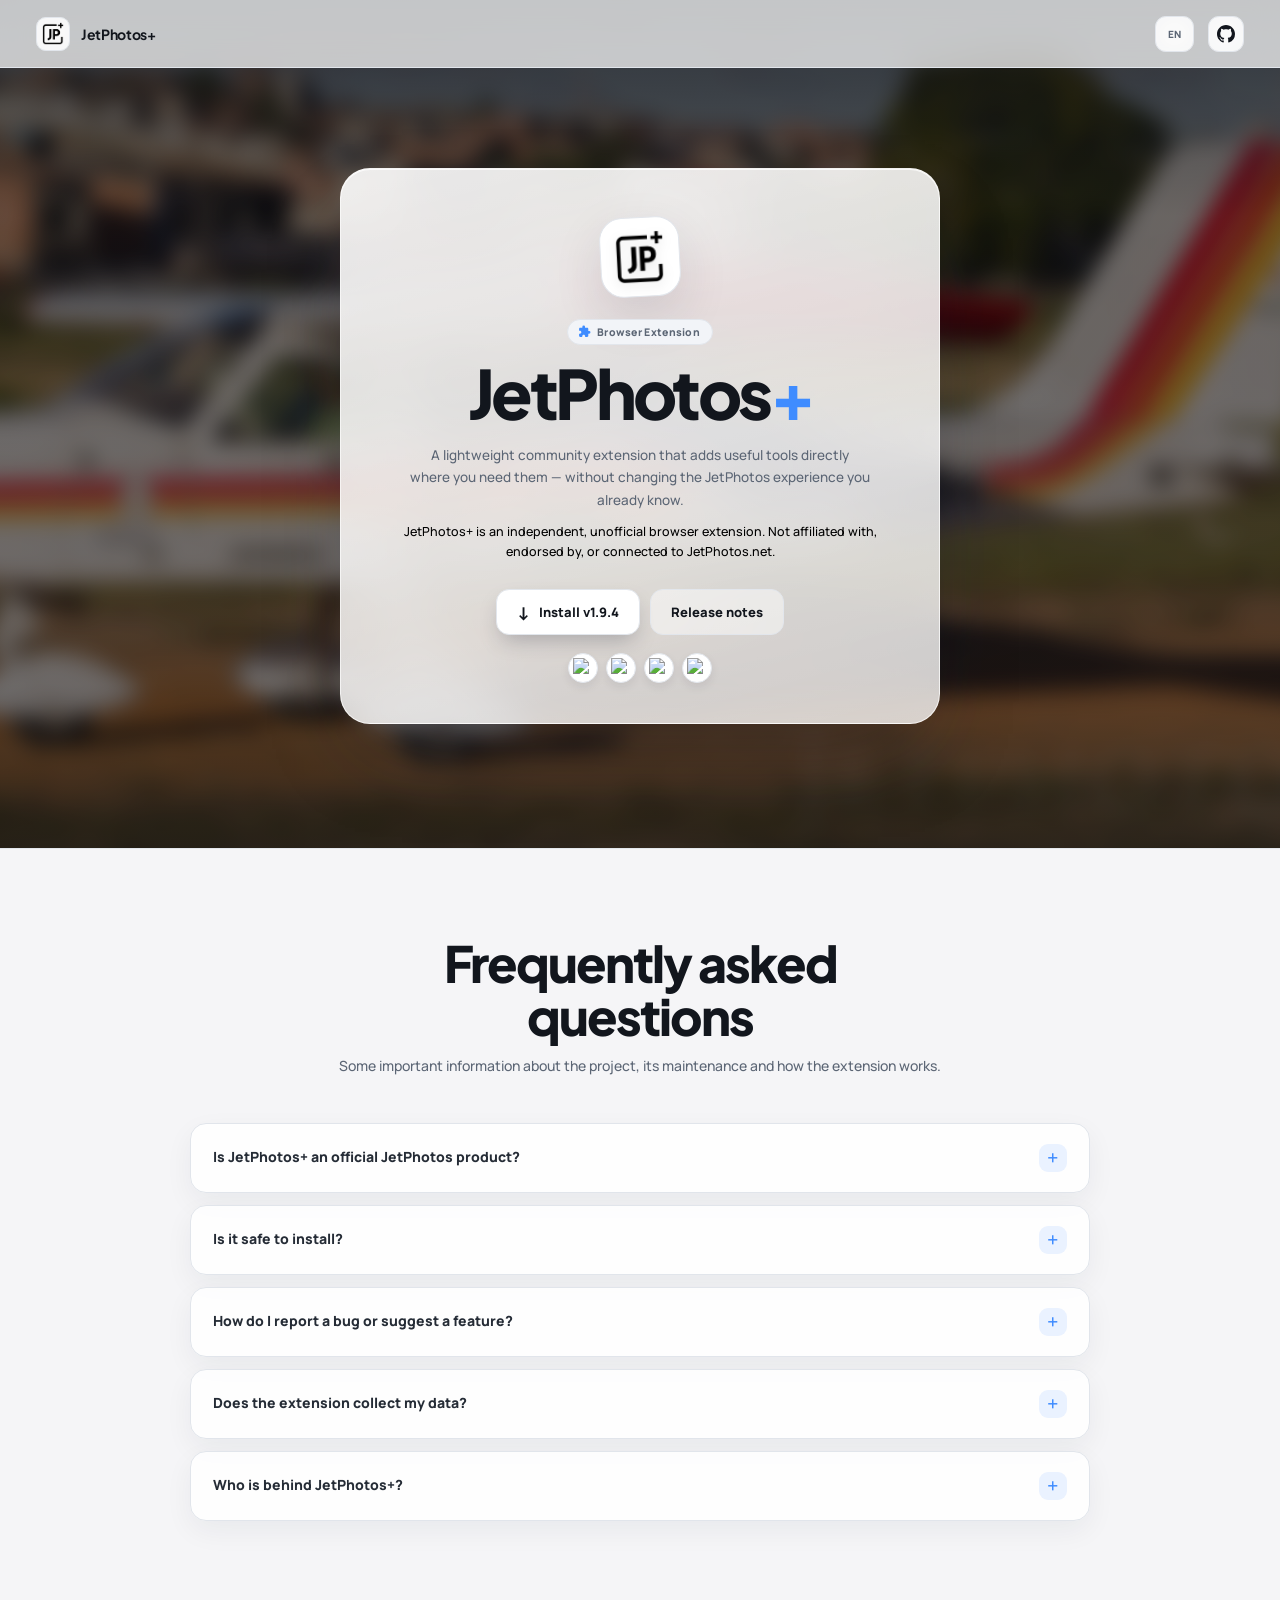
==== commit a9d1ee7f: "site: remove footer por completo (PC e mobile) - Remove <footer> do index.html e doar.html - Remove " ====
--- a/docs/index.html
+++ b/docs/index.html
@@ -137,12 +137,6 @@
       </div>
     </div>
   </section>
-
-  <footer>
-    <span>JetPhotos+</span>
-    <a class="donate-link" href="doar.html">♥ <span data-i18n="donateLink">Donate</span></a>
-    <span data-i18n="footerDisclaimer">Unofficial community extension · Not affiliated with JetPhotos</span>
-  </footer>
 
   <dialog id="releasesDialog" class="release-dialog">
     <div class="dialog-head">
--- a/docs/style.css
+++ b/docs/style.css
@@ -169,14 +169,7 @@
 }
 .status-dot { width: 7px; height: 7px; border-radius: 50%; background: var(--success); box-shadow: 0 0 0 3px color-mix(in srgb, var(--success) 20%, transparent); }
 
-footer {
-  height: 52px; flex: 0 0 52px;
-  width: 100%; margin: 0;
-  padding: 0 36px;
-  border-top: 1px solid var(--border);
-  display: flex; align-items: center; justify-content: space-between;
-  color: var(--muted); font-size: 11px; font-weight: 600;
-}
+/* Footer removido */
 
 .release-dialog {
   width: min(470px, calc(100% - 32px));
@@ -222,12 +215,6 @@
   .description { padding: 0 6px; }
   .actions { flex-direction: column; }
   .download, .release-button { width: min(280px, 100%); }
-  footer {
-    width: calc(100% - 32px); height: auto; min-height: 52px;
-    gap: 6px; font-size: 10px;
-    flex-direction: column; align-items: center; text-align: center;
-    padding: 12px 16px;
-  }
 }
 
 
@@ -264,7 +251,7 @@
 }
 
 /* Site content stays above the photos. */
-.topbar, .app-shell, footer {
+.topbar, .app-shell {
   position: relative;
   z-index: 1;
 }
@@ -275,10 +262,6 @@
 }
 .topbar {
   background: rgba(255,255,255,.72);
-  backdrop-filter: blur(14px);
-}
-footer {
-  background: rgba(255,255,255,.82);
   backdrop-filter: blur(14px);
 }
 .github-link, .home-link, .brand-mark {
@@ -517,7 +500,7 @@
   .donate-options { display: block; }
   .donate-card { display: block; width: min(280px, 100%); margin: 0 auto 12px; padding: 18px 16px; text-align: center; }
   .donate-card:last-child { margin-bottom: 0; }
-  footer { flex-wrap: wrap; row-gap: 6px; flex-direction: column; align-items: center; text-align: center; padding: 12px 16px; }
+<<<<<<< HEAD
 }
 @media (prefers-reduced-motion: reduce) {
   .toast { transition: none; }
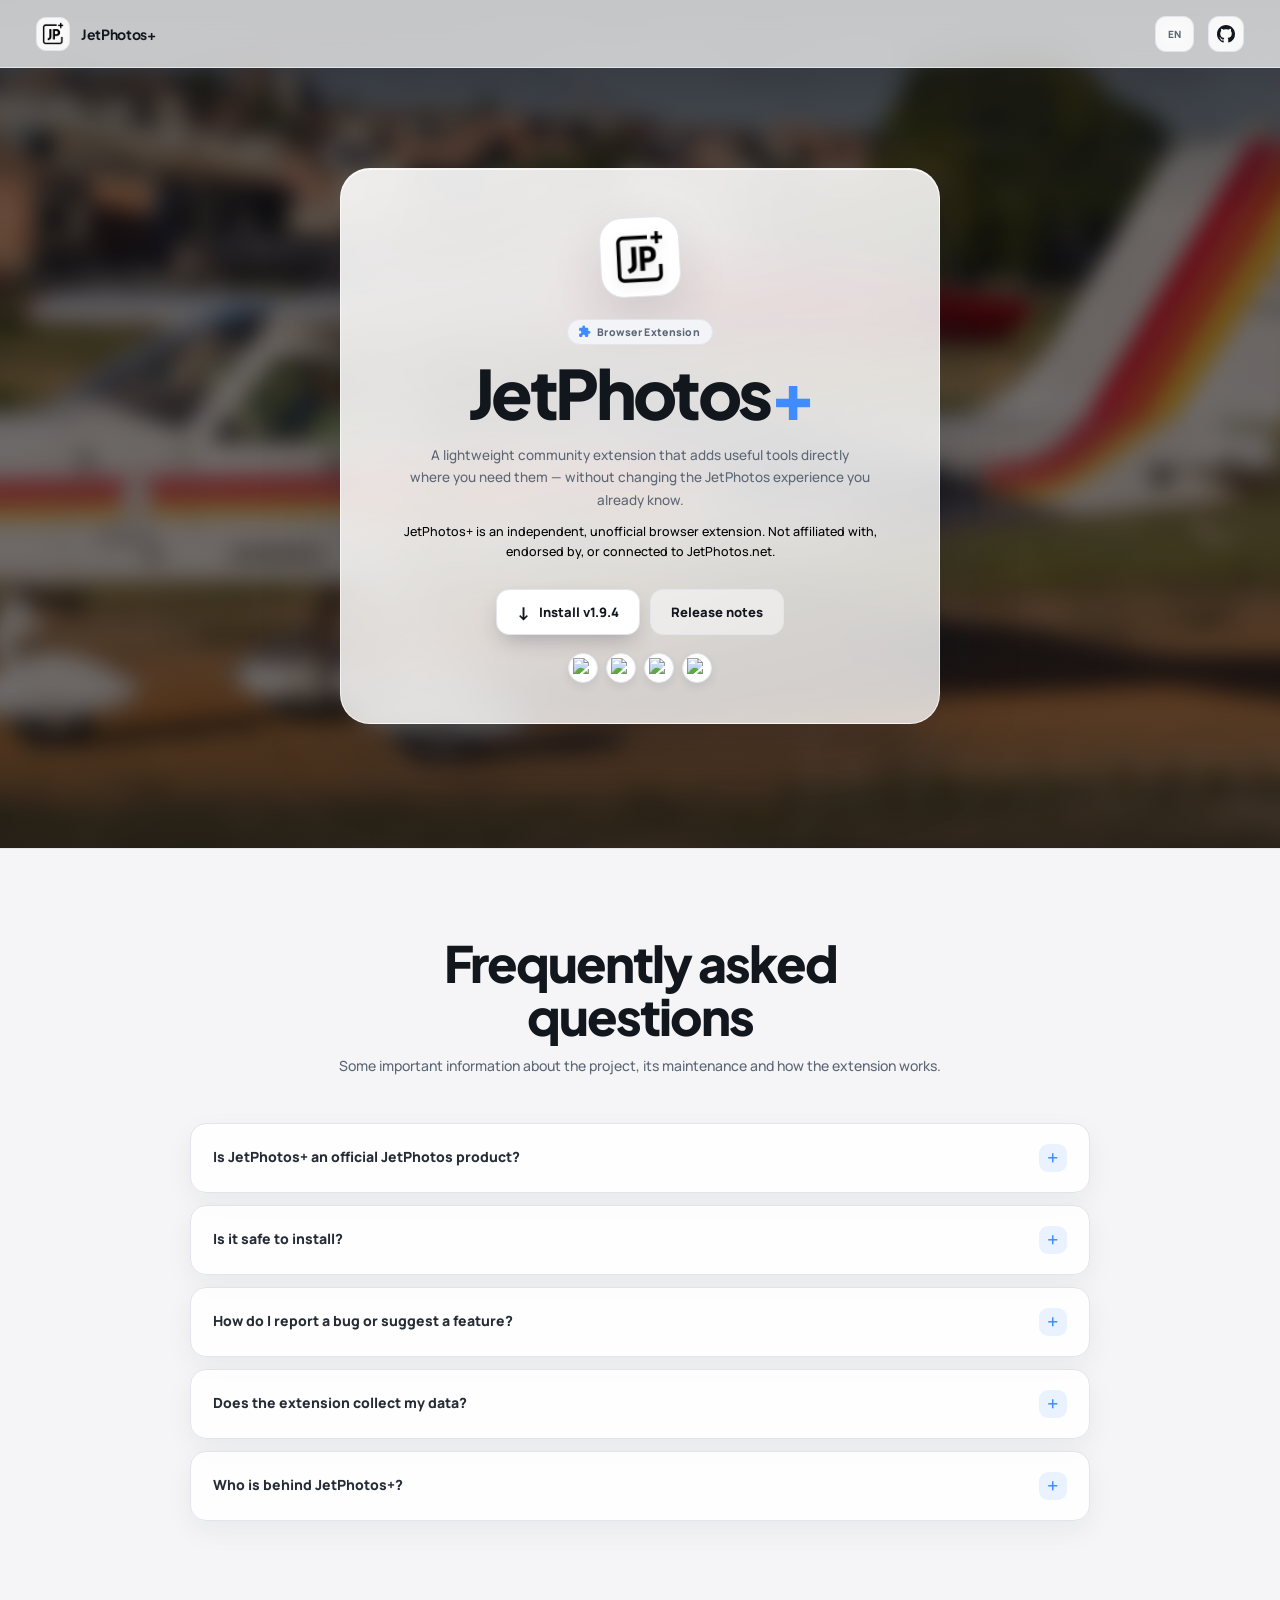
==== commit d4d24009: "site: renderiza notas da release em Markdown formatado - Adiciona marked.js via CDN para converter m" ====
--- a/docs/index.html
+++ b/docs/index.html
@@ -37,6 +37,8 @@
   <link rel="preconnect" href="https://fonts.gstatic.com" crossorigin>
   <link href="https://fonts.googleapis.com/css2?family=Manrope:wght@400;500;600;700;800&family=Plus+Jakarta+Sans:wght@400;500;600;700;800&display=swap" rel="stylesheet">
   <link rel="stylesheet" href="style.css">
+  <!-- Markdown parser para renderizar notas da release (GitHub API retorna markdown) -->
+  <script src="https://cdn.jsdelivr.net/npm/marked@12/marked.min.js" defer></script>
 </head>
 <body>
   <div class="photo-background" aria-hidden="true">
@@ -147,12 +149,14 @@
       <button id="closeReleases" class="close" aria-label="Close" data-i18n-attr="aria-label:close">×</button>
     </div>
     <p class="release-date" id="releaseDate" data-i18n="currentRelease">Current release</p>
-    <ul id="releaseNotes">
-      <li data-i18n="releaseFallback1">Fixed already-liked photo detection, which was showing every photo as missing.</li>
-      <li data-i18n="releaseFallback2">Fixed the flash of the light theme when navigating pages with site dark mode enabled.</li>
-      <li data-i18n="releaseFallback3">Fixed several low-contrast text and icon colors in site dark mode.</li>
-      <li data-i18n="releaseFallback4">General stability improvements.</li>
-    </ul>
+    <div id="releaseNotes" class="release-notes-content">
+      <ul>
+        <li data-i18n="releaseFallback1">Fixed already-liked photo detection, which was showing every photo as missing.</li>
+        <li data-i18n="releaseFallback2">Fixed the flash of the light theme when navigating pages with site dark mode enabled.</li>
+        <li data-i18n="releaseFallback3">Fixed several low-contrast text and icon colors in site dark mode.</li>
+        <li data-i18n="releaseFallback4">General stability improvements.</li>
+      </ul>
+    </div>
     <a class="github-release" id="releaseLink" href="https://github.com/samuelffer/jetphotosplus/releases/latest" target="_blank" rel="noreferrer" data-i18n="viewRelease">View release on GitHub ↗</a>
   </dialog>
 
@@ -478,13 +482,20 @@
     }
 
     if (typeof release.body === 'string' && release.body.trim()) {
-      const items = release.body
-        .split('\n')
-        .map(line => line.replace(/^\s*[-*]\s+/, '').trim())
-        .filter(Boolean)
-        .slice(0, 8);
-      if (items.length) {
-        releaseNotes.innerHTML = items.map(item => `<li>${item.replace(/[<>]/g, '')}</li>`).join('');
+      // Renderiza o markdown da release com marked.js (carregado via CDN).
+      // Se o marked não estiver disponível (CDN falhou), cai no fallback
+      // de texto simples pra não deixar o dialog vazio.
+      if (typeof marked !== 'undefined' && marked.parse) {
+        releaseNotes.innerHTML = marked.parse(release.body);
+      } else {
+        const items = release.body
+          .split('\n')
+          .map(line => line.replace(/^\s*[-*]\s+/, '').trim())
+          .filter(Boolean)
+          .slice(0, 8);
+        if (items.length) {
+          releaseNotes.innerHTML = '<ul>' + items.map(item => `<li>${item.replace(/[<>]/g, '')}</li>`).join('') + '</ul>';
+        }
       }
     }
   } catch (error) {
--- a/docs/style.css
+++ b/docs/style.css
@@ -207,9 +207,25 @@
 .release-dialog ul { margin: 0 0 22px; padding-left: 19px; color: var(--muted); font-size: 13px; line-height: 1.8; }
 .github-release { color: var(--accent); font-size: 13px; font-weight: 800; }
 
+/* Markdown renderizado dentro do dialog de release notes. O marked.js
+   gera h1-h6, ul, ol, p, strong, em, code, etc. — estiliza tudo pra
+   ficar legível dentro do dialog sem destoar do resto do site. */
+.release-notes-content { margin: 0 0 22px; color: var(--muted); font-size: 13px; line-height: 1.8; max-height: 320px; overflow-y: auto; }
+.release-notes-content > *:first-child { margin-top: 0; }
+.release-notes-content h1 { font-size: 18px; font-weight: 800; color: var(--text); margin: 18px 0 8px; line-height: 1.3; }
+.release-notes-content h2 { font-size: 15px; font-weight: 700; color: var(--text); margin: 16px 0 6px; line-height: 1.3; }
+.release-notes-content h3 { font-size: 14px; font-weight: 700; color: var(--text); margin: 14px 0 4px; line-height: 1.3; }
+.release-notes-content p { margin: 6px 0; }
+.release-notes-content ul, .release-notes-content ol { padding-left: 19px; margin: 6px 0; }
+.release-notes-content li { margin: 2px 0; }
+.release-notes-content strong { color: var(--text); font-weight: 700; }
+.release-notes-content code { background: var(--surface); padding: 1px 5px; border-radius: 4px; font-size: 12px; }
+.release-notes-content hr { border: none; border-top: 1px solid var(--border); margin: 14px 0; }
+.release-notes-content a { color: var(--accent); text-decoration: underline; }
+
 @media (max-width: 600px) {
   .topbar { height: 62px; flex-basis: 62px; padding: 0 18px; }
-  .app-shell { min-height: calc(100vh - 114px); padding: 38px 0; }
+  .app-shell { min-height: calc(100vh - 62px); padding: 20px 0; }
   .hero { padding: 40px 26px 34px; border-radius: 26px; }
   .hero h1 { letter-spacing: -2.4px; }
   .description { padding: 0 6px; }
@@ -500,7 +516,6 @@
   .donate-options { display: block; }
   .donate-card { display: block; width: min(280px, 100%); margin: 0 auto 12px; padding: 18px 16px; text-align: center; }
   .donate-card:last-child { margin-bottom: 0; }
-<<<<<<< HEAD
 }
 @media (prefers-reduced-motion: reduce) {
   .toast { transition: none; }
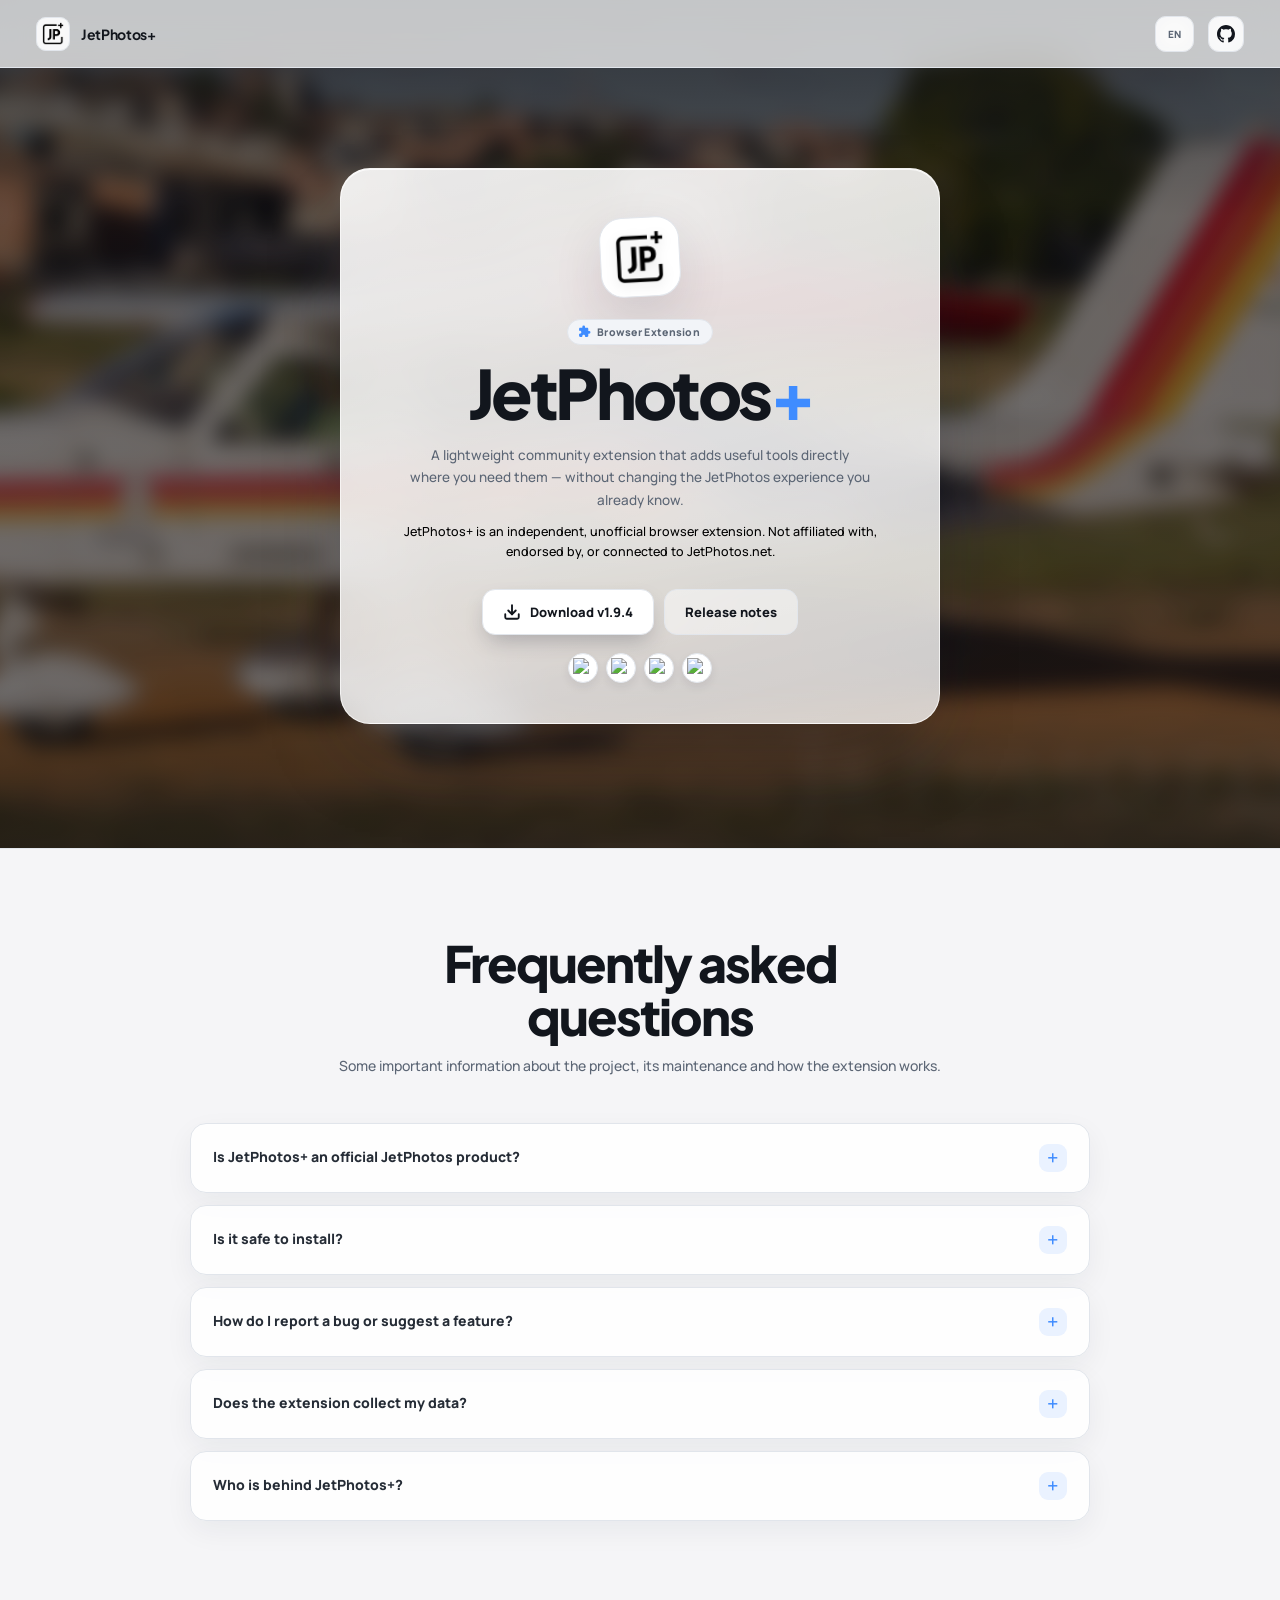
==== commit f4e42974: "site: troca 'Install/Instalar' por 'Download/Baixar' + ícone SVG de download - Texto do botão: 'Inst" ====
--- a/docs/index.html
+++ b/docs/index.html
@@ -74,8 +74,8 @@
 
       <div class="actions">
         <a class="download" id="downloadButton" href="https://github.com/samuelffer/jetphotosplus/releases/latest" target="_blank" rel="noreferrer">
-          <span class="download-icon">↓</span>
-          <span id="downloadLabel" data-i18n="installButton">Install v1.9.4</span>
+          <span class="download-icon"><svg width="18" height="18" viewBox="0 0 24 24" fill="none" stroke="currentColor" stroke-width="2.5" stroke-linecap="round" stroke-linejoin="round"><path d="M21 15v4a2 2 0 0 1-2 2H5a2 2 0 0 1-2-2v-4"/><polyline points="7 10 12 15 17 10"/><line x1="12" y1="15" x2="12" y2="3"/></svg></span>
+          <span id="downloadLabel" data-i18n="installButton">Download v1.9.4</span>
         </a>
         <button class="release-button" id="openReleases" data-i18n="releaseNotesButton">Release notes</button>
       </div>
@@ -175,7 +175,7 @@
       browserExtension: 'Browser Extension',
       heroDescription: 'A lightweight community extension that adds useful tools directly where you need them — without changing the JetPhotos experience you already know.',
       heroDisclaimer: 'JetPhotos+ is an independent, unofficial browser extension. Not affiliated with, endorsed by, or connected to JetPhotos.net.',
-      installButton: 'Install v1.9.4',
+      installButton: 'Download v1.9.4',
       releaseNotesButton: 'Release notes',
       supportedBrowsers: 'Supported browsers',
       comingSoonText: 'More features are on the way — this project is constantly evolving.',
@@ -211,7 +211,7 @@
       browserExtension: 'Extensão para navegador',
       heroDescription: 'Uma extensão leve e feita pela comunidade que adiciona ferramentas úteis exatamente onde você precisa — sem mudar a experiência do JetPhotos que você já conhece.',
       heroDisclaimer: 'JetPhotos+ é uma extensão de navegador independente e não oficial. Não possui afiliação, endosso ou vínculo com o JetPhotos.net.',
-      installButton: 'Instalar v1.9.4',
+      installButton: 'Baixar v1.9.4',
       releaseNotesButton: 'Notas da versão',
       supportedBrowsers: 'Navegadores compatíveis',
       comingSoonText: 'Mais funcionalidades estão a caminho — este projeto está em constante evolução.',
@@ -473,12 +473,12 @@
       downloadButton.removeAttribute('target');
       downloadButton.removeAttribute('rel');
       downloadButton.setAttribute('download', asset.name);
-      downloadLabel.textContent = `${t.installButton ? t.installButton.replace(/v?\d+\.\d+\.\d+/i, cleanVersion) : `Install ${cleanVersion}`}`;
+      downloadLabel.textContent = `${t.installButton ? t.installButton.replace(/v?\d+\.\d+\.\d+/i, cleanVersion) : `Download ${cleanVersion}`}`;
     } else {
       downloadButton.href = release.html_url || FALLBACK_RELEASE;
       downloadButton.target = '_blank';
       downloadButton.rel = 'noreferrer';
-      downloadLabel.textContent = `${t.installButton ? t.installButton.replace(/v?\d+\.\d+\.\d+/i, cleanVersion) : `Install ${cleanVersion}`}`;
+      downloadLabel.textContent = `${t.installButton ? t.installButton.replace(/v?\d+\.\d+\.\d+/i, cleanVersion) : `Download ${cleanVersion}`}`;
     }
 
     if (typeof release.body === 'string' && release.body.trim()) {
--- a/docs/style.css
+++ b/docs/style.css
@@ -148,7 +148,8 @@
 }
 .release-button:hover { background: rgba(255,255,255,.85); border-color: color-mix(in srgb, var(--accent) 28%, var(--border)); transform: translateY(-2px); }
 .release-button:active { transform: translateY(0) scale(.96); }
-.download-icon { font-size: 18px; line-height: 1; }
+.download-icon { font-size: 18px; line-height: 1; display: inline-flex; align-items: center; }
+.download-icon svg { display: block; }
 
 .browser-row { display: flex; justify-content: center; align-items: center; gap: 8px; margin-top: 18px; }
 .browser-badge {
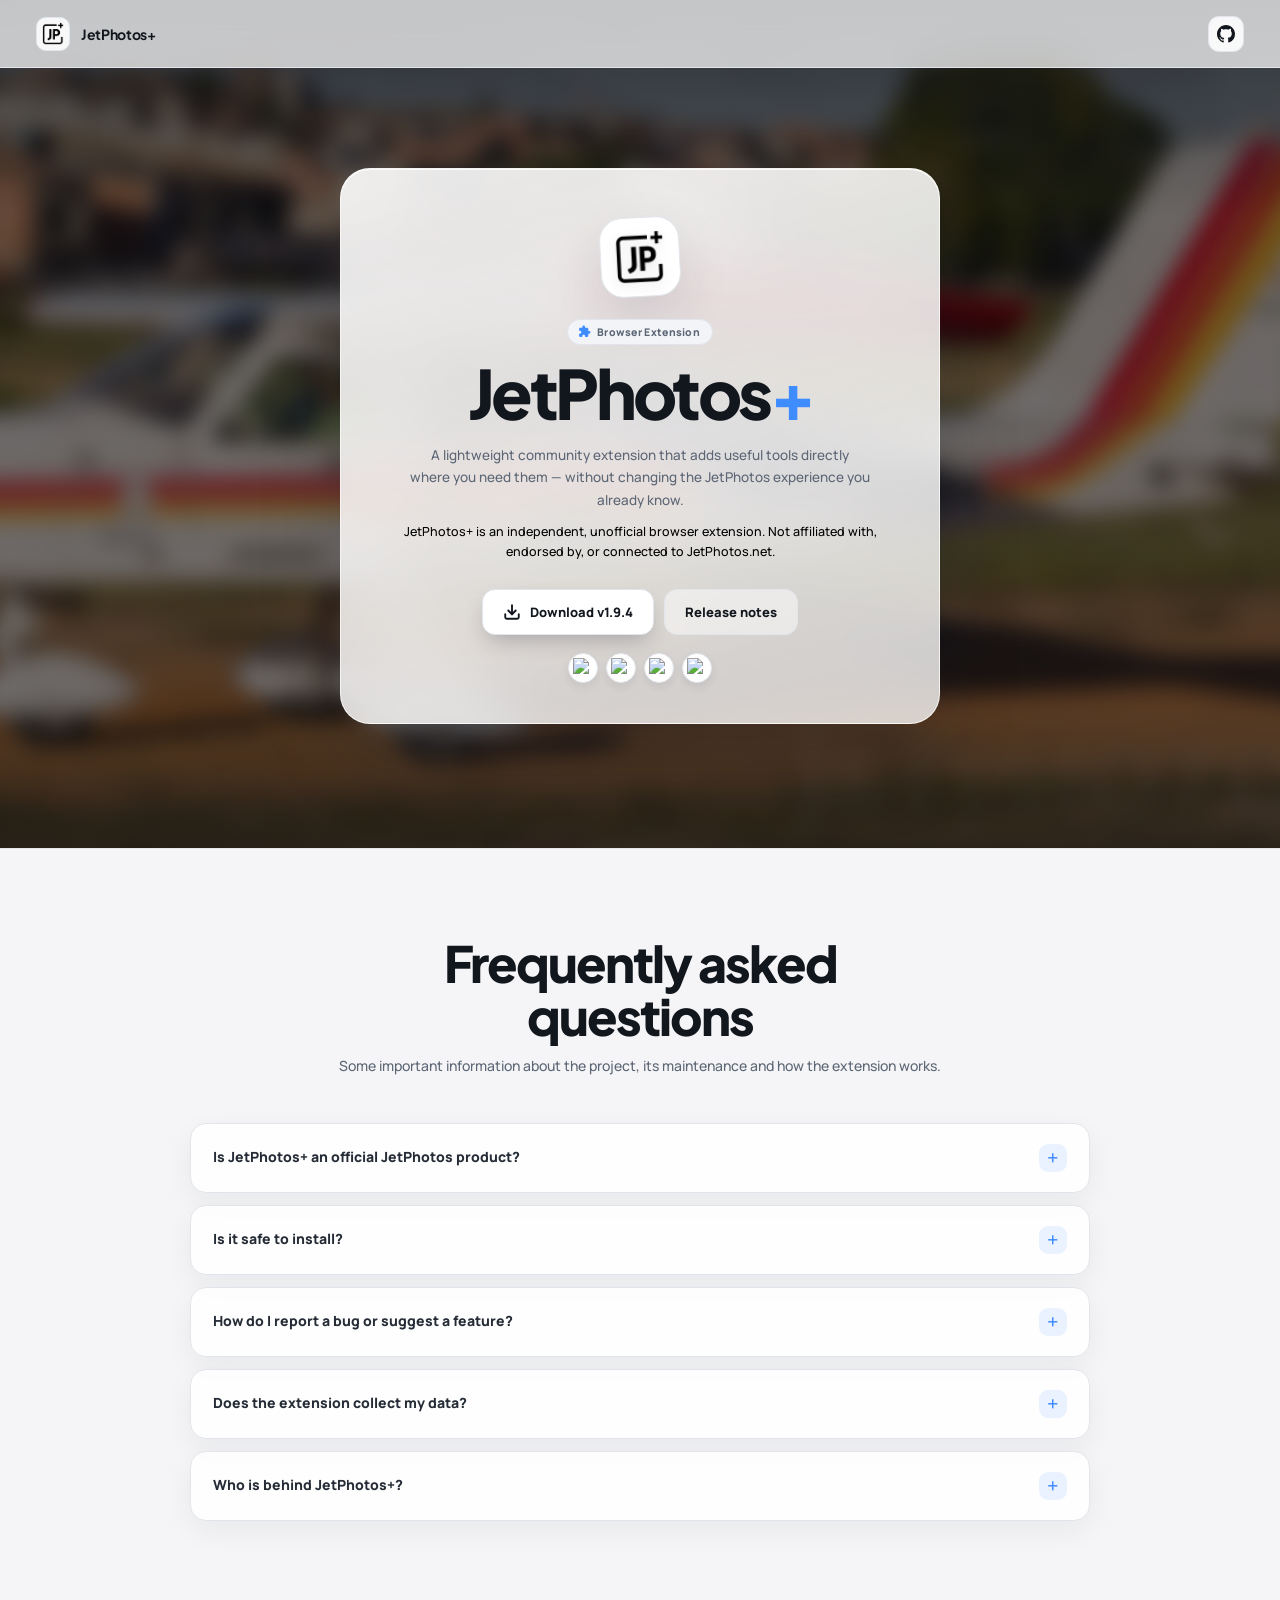
==== commit 2c34d0e7: "site: remove botão PT/EN — idioma detectado automaticamente pelo navegador - Remove <div class='lang" ====
--- a/docs/index.html
+++ b/docs/index.html
@@ -52,9 +52,6 @@
       <span>JetPhotos+</span>
     </a>
     <div class="top-actions">
-      <div class="language-switcher">
-        <button type="button" class="language-toggle" id="languageToggle" aria-label="Switch language" title="Switch language">EN</button>
-      </div>
       <a class="github-link" href="https://github.com/samuelffer/jetphotosplus" target="_blank" rel="noreferrer" aria-label="View on GitHub" title="View on GitHub" data-i18n-attr="aria-label:githubView|title:githubView">
         <svg viewBox="0 0 16 16" width="18" height="18" fill="currentColor" aria-hidden="true"><path d="M8 0C3.58 0 0 3.58 0 8c0 3.54 2.29 6.53 5.47 7.59.4.07.55-.17.55-.38 0-.19-.01-.82-.01-1.49-2.01.37-2.53-.49-2.69-.94-.09-.23-.48-.94-.82-1.13-.28-.15-.68-.52-.01-.53.63-.01 1.08.58 1.23.82.72 1.21 1.87.87 2.33.66.07-.52.28-.87.51-1.07-1.78-.2-3.64-.89-3.64-3.95 0-.87.31-1.59.82-2.15-.08-.2-.36-1.02.08-2.12 0 0 .67-.21 2.2.82.64-.18 1.32-.27 2-.27.68 0 1.36.09 2 .27 1.53-1.04 2.2-.82 2.2-.82.44 1.1.16 1.92.08 2.12.51.56.82 1.27.82 2.15 0 3.07-1.87 3.75-3.65 3.95.29.25.54.73.54 1.48 0 1.07-.01 1.93-.01 2.2 0 .21.15.46.55.38A8.01 8.01 0 0 0 16 8c0-4.42-3.58-8-8-8Z"></path></svg>
       </a>
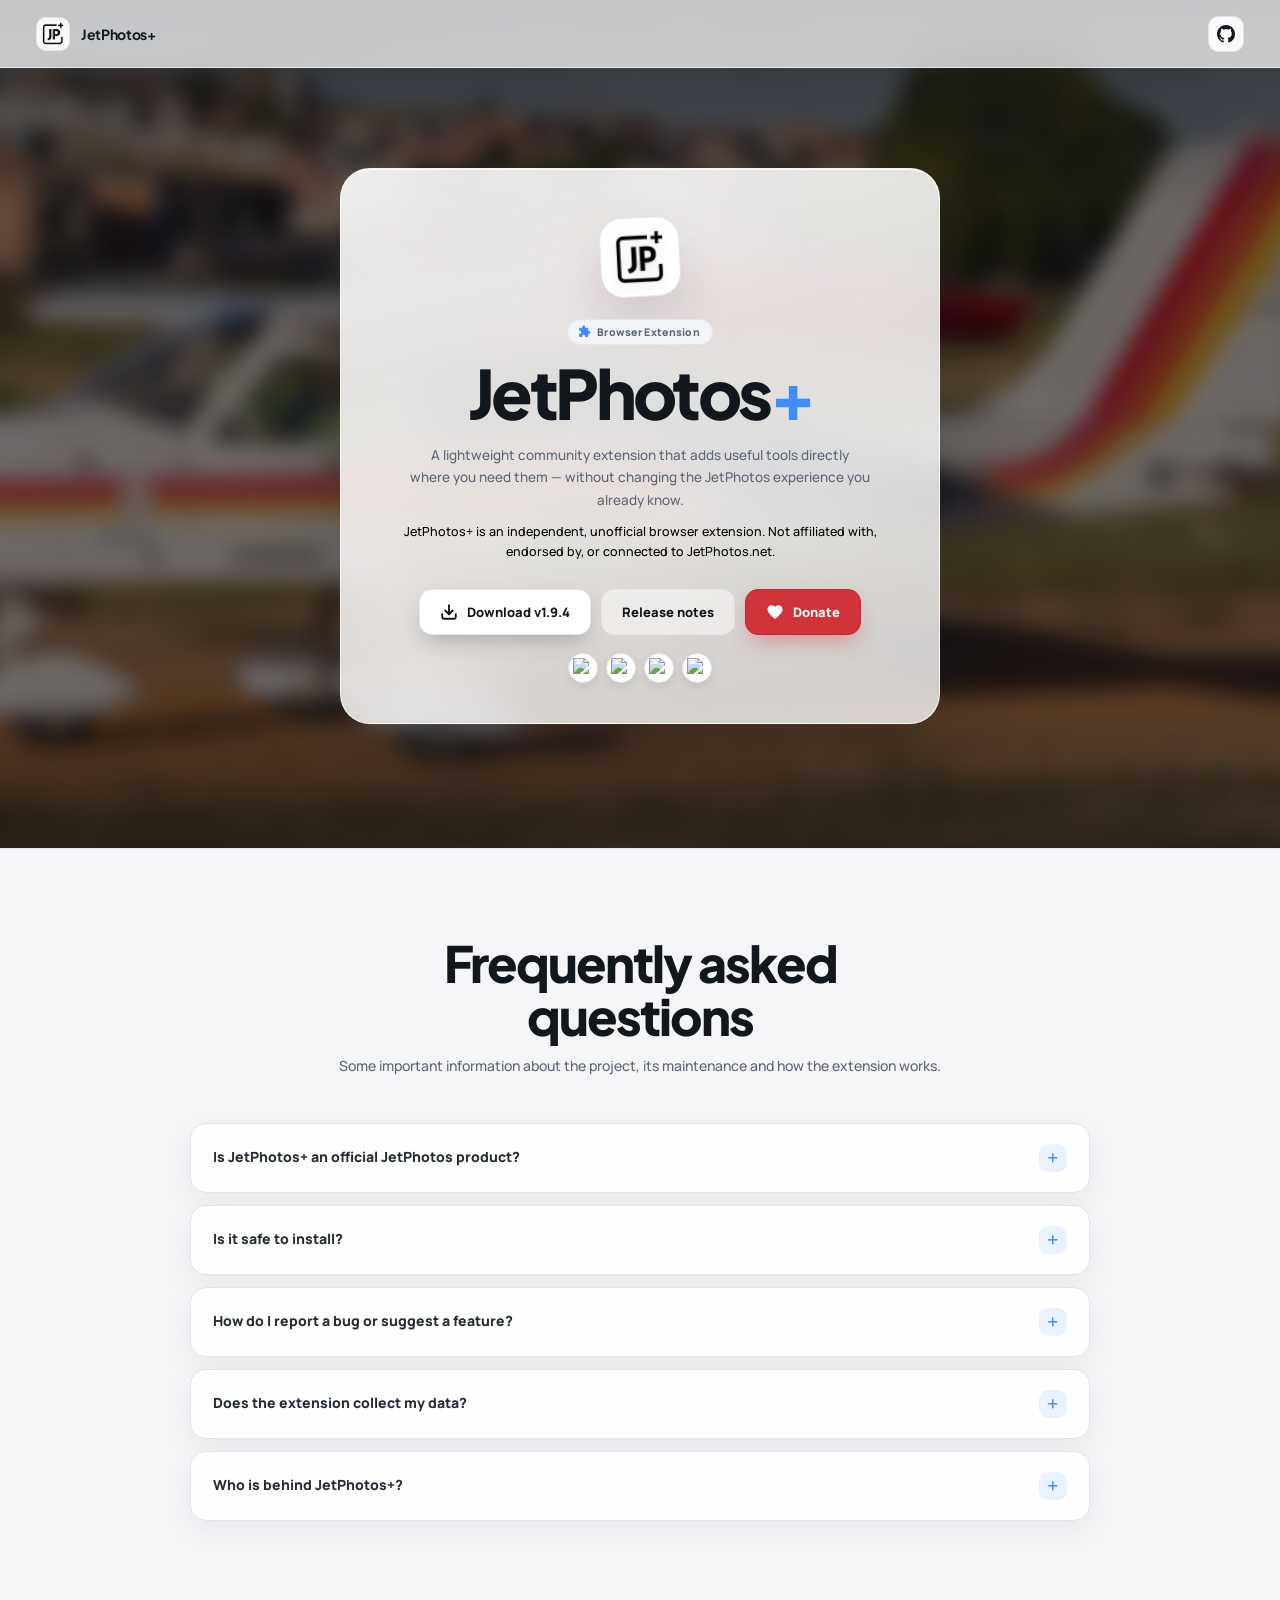
==== commit 9a9a3875: "Novo botão doar na aba principal Botão doar na aba principal e nome da chave pix" ====
--- a/docs/index.html
+++ b/docs/index.html
@@ -36,7 +36,8 @@
   <link rel="preconnect" href="https://fonts.googleapis.com">
   <link rel="preconnect" href="https://fonts.gstatic.com" crossorigin>
   <link href="https://fonts.googleapis.com/css2?family=Manrope:wght@400;500;600;700;800&family=Plus+Jakarta+Sans:wght@400;500;600;700;800&display=swap" rel="stylesheet">
-  <link rel="stylesheet" href="style.css">
+  <!-- ?v= é só cache-busting do CSS no GitHub Pages (mesmo sufixo do doar.html). -->
+  <link rel="stylesheet" href="style.css?v=r7">
   <!-- Markdown parser para renderizar notas da release (GitHub API retorna markdown) -->
   <script src="https://cdn.jsdelivr.net/npm/marked@12/marked.min.js" defer></script>
 </head>
@@ -75,6 +76,12 @@
           <span id="downloadLabel" data-i18n="installButton">Download v1.9.4</span>
         </a>
         <button class="release-button" id="openReleases" data-i18n="releaseNotesButton">Release notes</button>
+        <!-- Doação: vermelho de propósito pra diferenciar dos outros dois —
+             é o único botão que leva pra fora da landing (doar.html). -->
+        <a class="donate-button" id="donateButton" href="doar.html" data-i18n-attr="aria-label:donateButtonTitle|title:donateButtonTitle">
+          <span class="donate-icon" aria-hidden="true"><svg width="18" height="18" viewBox="0 0 24 24" fill="currentColor"><path d="M12 21.35l-1.45-1.32C5.4 15.36 2 12.28 2 8.5 2 5.42 4.42 3 7.5 3c1.74 0 3.41.81 4.5 2.09C13.09 3.81 14.76 3 16.5 3 19.58 3 22 5.42 22 8.5c0 3.78-3.4 6.86-8.55 11.54L12 21.35z"/></svg></span>
+          <span data-i18n="donateLink">Donate</span>
+        </a>
       </div>
 
       <!-- BROWSER ICON LINKS: paste/replace the image URLs below whenever you want -->
@@ -190,6 +197,7 @@
       faq6Answer: 'JetPhotos+ is developed and maintained by Samuel Ferreira. The project is supported by the Amigos do JetPhotos community, who contribute ideas and help test the extension.',
       footerDisclaimer: 'Unofficial community extension · Not affiliated with JetPhotos',
       donateLink: 'Donate',
+      donateButtonTitle: 'Open the donation page (Pix or PayPal)',
       releaseNotesEyebrow: 'RELEASE NOTES',
       close: 'Close',
       currentRelease: 'Current release',
@@ -226,6 +234,7 @@
       faq6Answer: 'JetPhotos+ é desenvolvido e mantido por Samuel Ferreira. O projeto conta com o apoio da comunidade Amigos do JetPhotos, que contribui com ideias e ajuda a testar a extensão no dia a dia.',
       footerDisclaimer: 'Extensão comunitária não oficial · Não afiliada ao JetPhotos',
       donateLink: 'Doar',
+      donateButtonTitle: 'Abrir a página de doação (Pix ou PayPal)',
       releaseNotesEyebrow: 'NOTAS DA VERSÃO',
       close: 'Fechar',
       currentRelease: 'Versão atual',
--- a/docs/style.css
+++ b/docs/style.css
@@ -12,6 +12,10 @@
   --accent-hover: #2f7bef;
   --accent-soft: #eaf2ff;
   --on-accent: #ffffff;
+  /* Vermelho da doação: tom mais fechado que o "vermelho puro" pra manter
+     o texto branco legível (contraste AA) em cima do botão. */
+  --donate: #d13438;
+  --donate-hover: #b62a2e;
   --success: #2fae66;
   --dialog: #ffffff;
   --shadow: 0 18px 50px rgba(26, 39, 58, .12);
@@ -23,6 +27,13 @@
 
 html { scroll-behavior: smooth; }
 html, body { width: 100%; min-height: 100%; }
+
+/* Remove outline padrão do navegador (que pode ser vermelho/laranja em
+   alguns browsers) e aplica outline customizado apenas no :focus-visible
+   (foco via teclado, não via clique). */
+*:focus { outline: none; }
+*:focus-visible { outline: 2px solid var(--accent); outline-offset: 2px; }
+
 body {
   margin: 0;
   min-height: 100vh;
@@ -128,7 +139,7 @@
 .description { max-width: 460px; margin: 18px auto 0; color: var(--muted); font-size: 13.5px; line-height: 1.7; }
 
 .actions { display: flex; justify-content: center; align-items: center; gap: 10px; margin-top: 28px; }
-.download, .release-button {
+.download, .release-button, .donate-button {
   min-height: 46px; padding: 0 20px; border-radius: 13px;
   display: inline-flex; align-items: center; justify-content: center; gap: 9px;
   font-size: 13px; font-weight: 800; cursor: pointer;
@@ -148,8 +159,21 @@
 }
 .release-button:hover { background: rgba(255,255,255,.85); border-color: color-mix(in srgb, var(--accent) 28%, var(--border)); transform: translateY(-2px); }
 .release-button:active { transform: translateY(0) scale(.96); }
-.download-icon { font-size: 18px; line-height: 1; display: inline-flex; align-items: center; }
-.download-icon svg { display: block; }
+/* Botão de doação: mesma forma/altura dos outros dois (só muda a cor), assim
+   ele encaixa na fileira sem parecer de outro site. Vermelho preenchido
+   porque é o único que sai da landing — precisa se achar à primeira vista. */
+.donate-button { border: 1px solid var(--donate-hover); background: var(--donate); color: #ffffff; box-shadow: 0 10px 22px -6px rgba(209, 52, 56, .42); }
+.donate-button:hover { background: var(--donate-hover); box-shadow: 0 14px 28px -6px rgba(209, 52, 56, .5); }
+.donate-button:active { transform: translateY(0) scale(.96); }
+.download-icon, .donate-icon { font-size: 18px; line-height: 1; display: inline-flex; align-items: center; }
+.download-icon svg, .donate-icon svg { display: block; }
+/* O coração ganha uma "batida" curta no hover — o resto do botão já sobe. */
+.donate-button:hover .donate-icon svg { animation: heart-beat .5s ease; }
+@keyframes heart-beat {
+  0%, 100% { transform: scale(1); }
+  35% { transform: scale(1.22); }
+  65% { transform: scale(.94); }
+}
 
 .browser-row { display: flex; justify-content: center; align-items: center; gap: 8px; margin-top: 18px; }
 .browser-badge {
@@ -231,7 +255,9 @@
   .hero h1 { letter-spacing: -2.4px; }
   .description { padding: 0 6px; }
   .actions { flex-direction: column; }
-  .download, .release-button { width: min(280px, 100%); }
+  /* No mobile os três botões empilham com a mesma largura (o de doação
+     também), senão ele fica menor/desalinhado no meio da coluna. */
+  .download, .release-button, .donate-button { width: min(280px, 100%); }
 }
 
 
@@ -385,12 +411,14 @@
 
 
 .download,
-.release-button {
+.release-button,
+.donate-button {
   transition: transform .2s ease, background .2s ease, box-shadow .2s ease, border-color .2s ease;
 }
 
 .download:hover,
-.release-button:hover {
+.release-button:hover,
+.donate-button:hover {
   transform: translateY(-2px) scale(1.03);
 }
 
@@ -494,6 +522,10 @@
 /* Texto que entra no lugar se o hotlink do ícone quebrar. */
 .donate-fallback { font: 800 25px var(--font-heading); letter-spacing: -.5px; }
 .donate-hint { font-size: 12px; font-weight: 700; color: var(--muted); }
+/* Titular da chave Pix: fica logo abaixo da dica de copiar porque é o nome
+   que o app do banco mostra na confirmação — se não bater, o Pix vai pra
+   outra pessoa. Mais escuro que a dica pra não passar batido. */
+.donate-name { margin-top: 3px; font-size: 11.5px; font-weight: 800; color: var(--text); letter-spacing: .1px; opacity: .78; }
 
 /* Toast da doação: cartão claro no padrão do site, some sozinho. */
 .toast {
